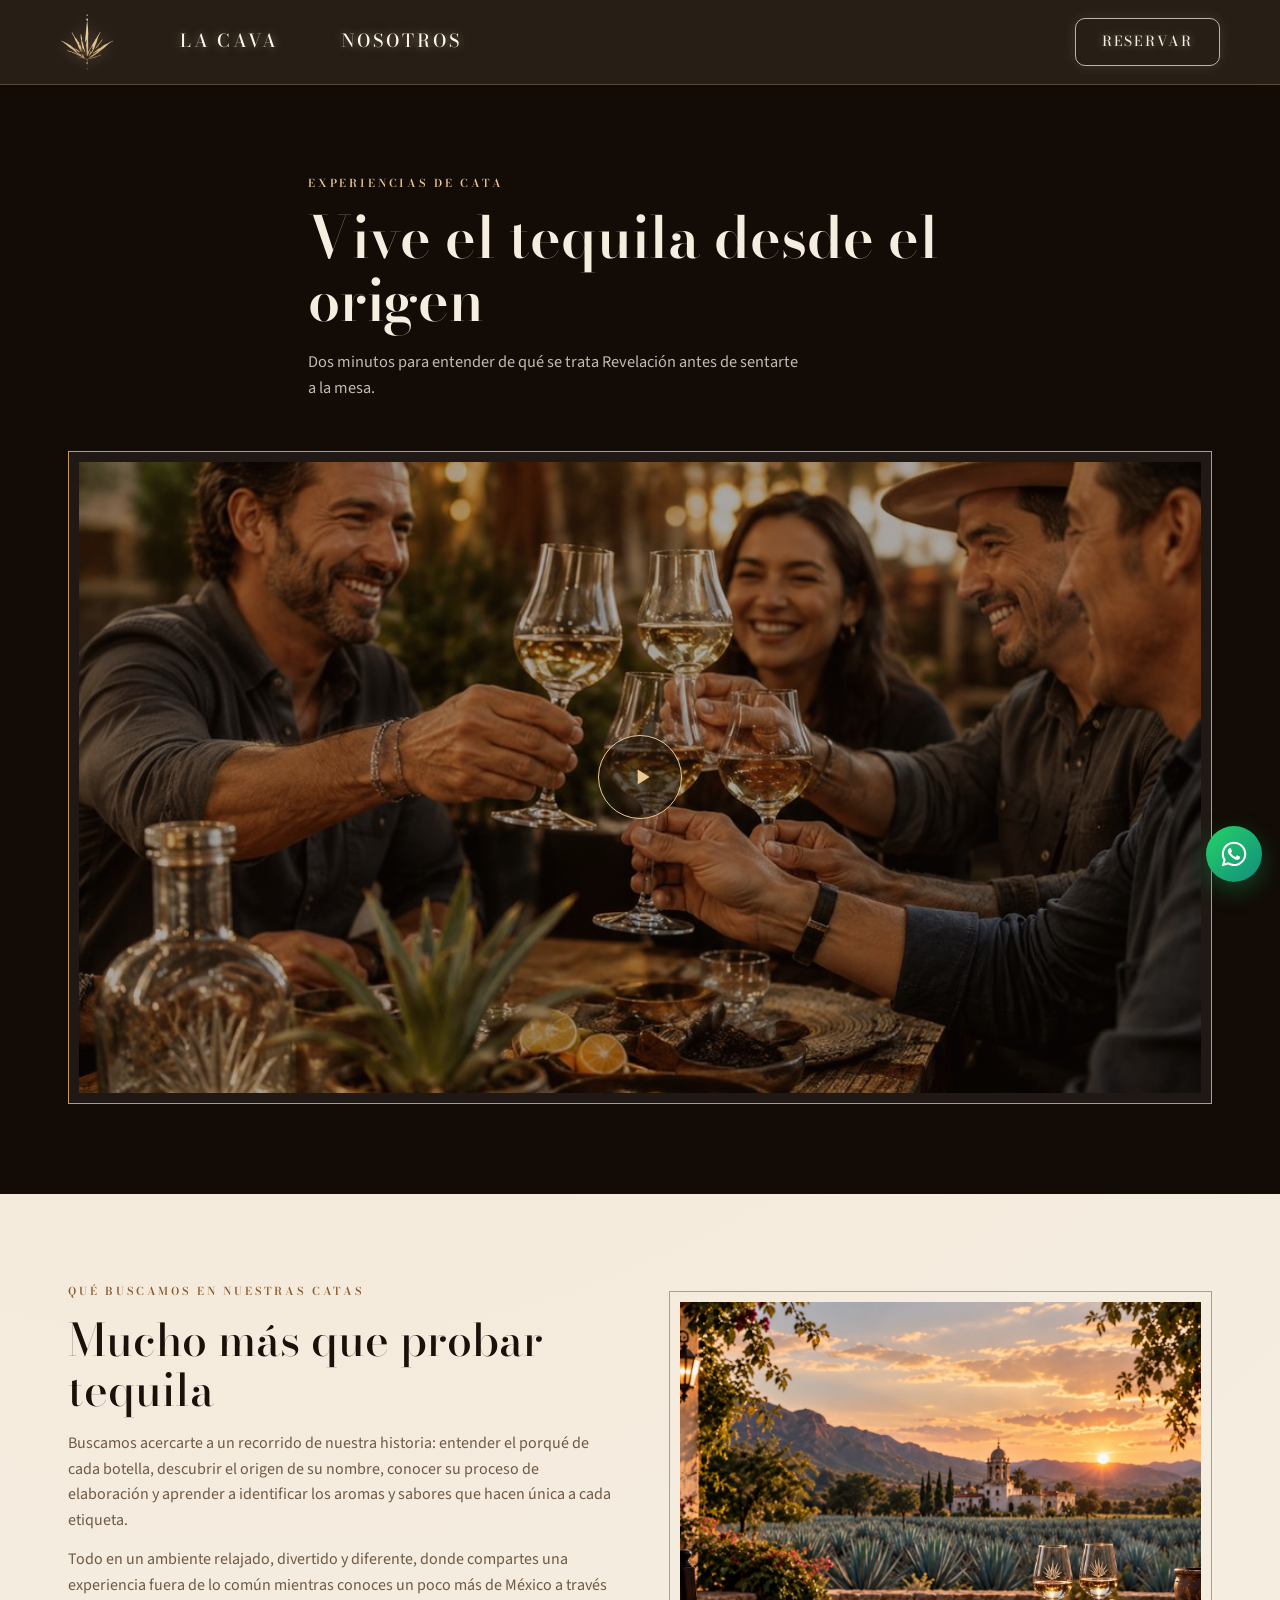
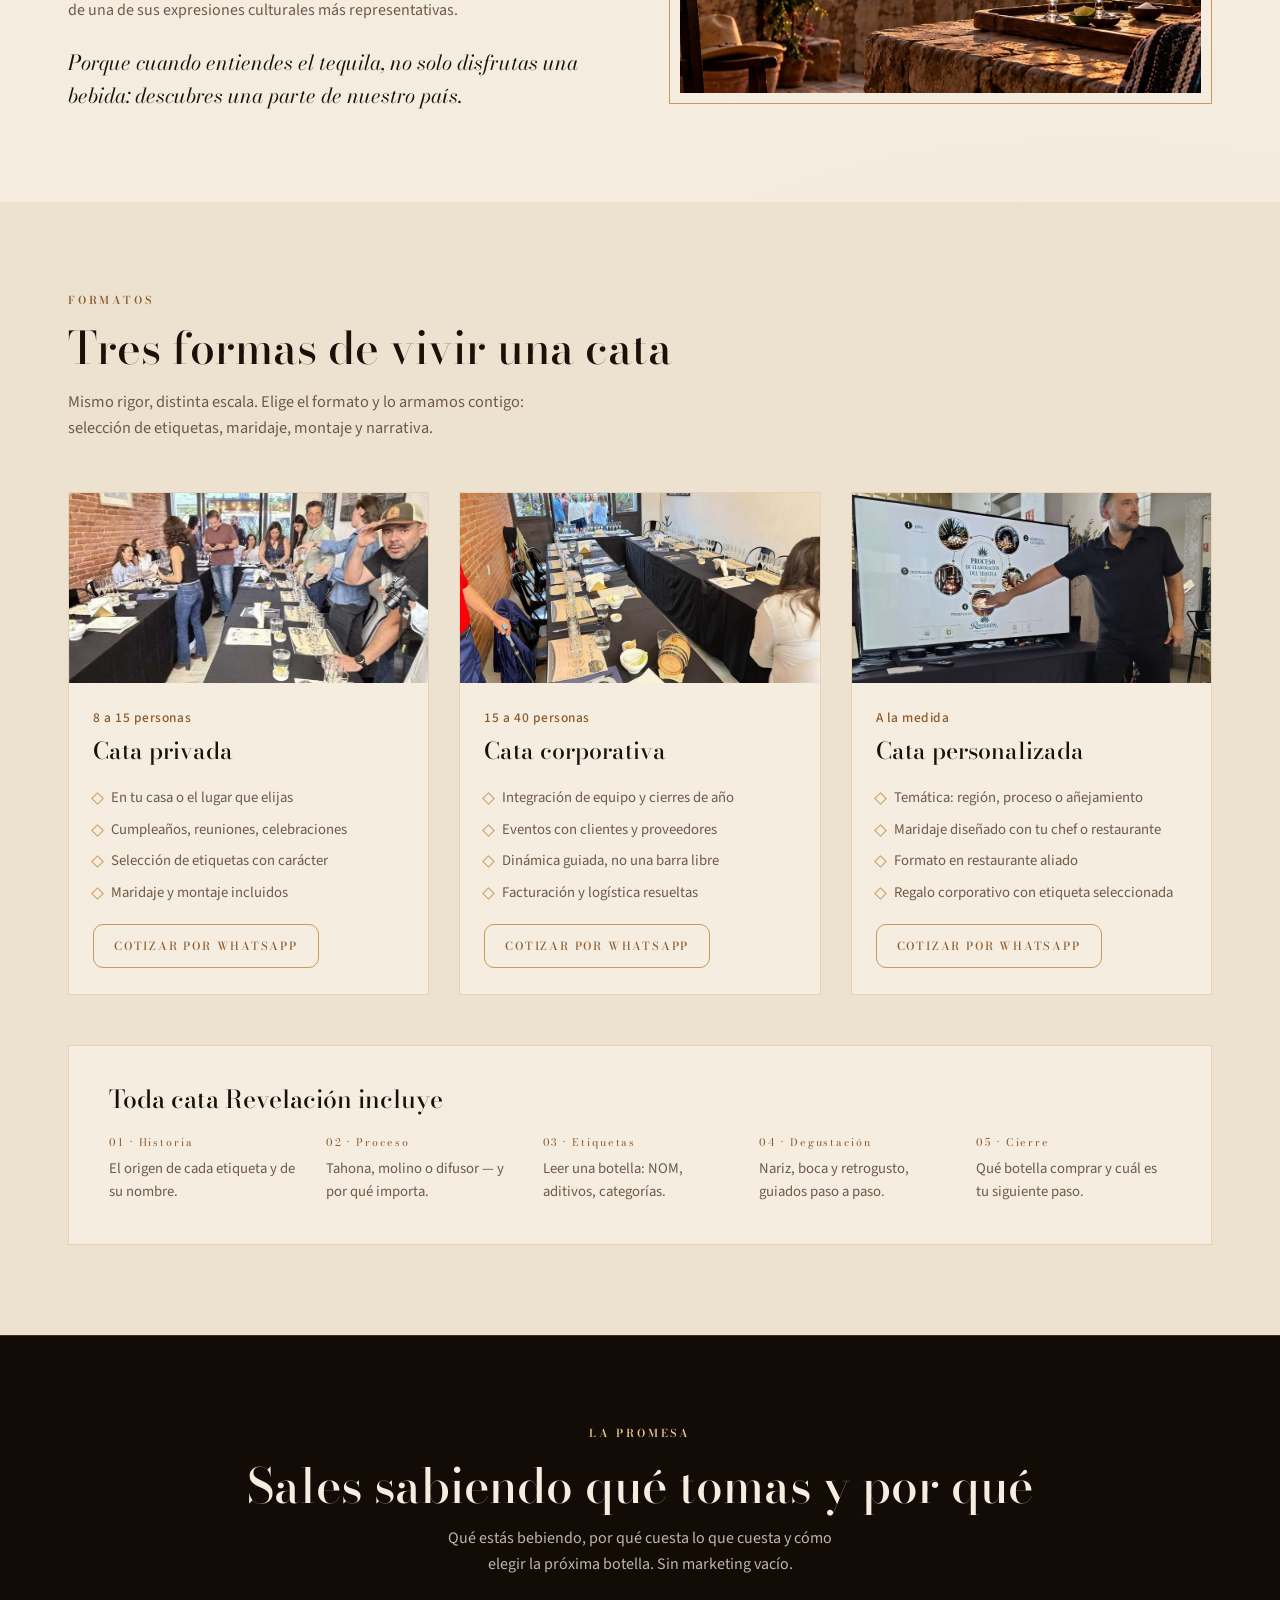
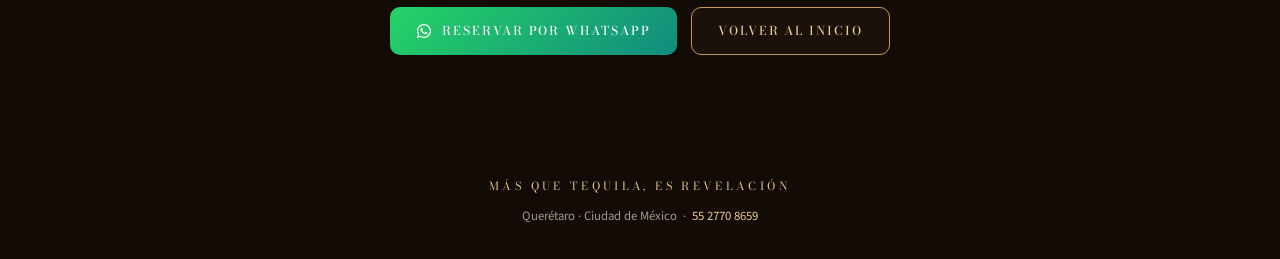
==== experiencias-cata.html @ a271e047 "Portada con bloque centrado y mas aire; paginas usan logo y miniatura nuevos" ====
<!DOCTYPE html>
<html lang="es-MX">
<head>
<meta charset="UTF-8">
<meta name="viewport" content="width=device-width, initial-scale=1.0">
<title>Catas y experiencias — Revelación</title>
<meta name="description" content="Catas de tequila privadas, corporativas y personalizadas. Historia, proceso, lectura de etiquetas y degustación guiada.">
<link rel="canonical" href="https://www.revelacion.mx/experiencias-cata.html">
<meta property="og:type" content="website">
<meta property="og:url" content="https://www.revelacion.mx/experiencias-cata.html">
<meta property="og:title" content="Catas y experiencias — Revelación">
<meta property="og:description" content="Catas privadas, corporativas y personalizadas: historia, proceso, lectura de etiquetas y degustación guiada.">
<meta property="og:image" content="https://www.revelacion.mx/images/og-revelacion-v2.jpg">
<meta property="og:image:width" content="1200">
<meta property="og:image:height" content="630">
<meta property="og:locale" content="es_MX">
<meta name="twitter:card" content="summary_large_image">
<meta name="twitter:title" content="Catas y experiencias — Revelación">
<meta name="twitter:description" content="Catas privadas, corporativas y personalizadas: historia, proceso, lectura de etiquetas y degustación guiada.">
<meta name="twitter:image" content="https://www.revelacion.mx/images/og-revelacion-v2.jpg">
<link rel="preconnect" href="https://fonts.googleapis.com">
<link rel="preconnect" href="https://fonts.gstatic.com" crossorigin>
<link href="https://fonts.googleapis.com/css2?family=Bodoni+Moda:ital,opsz,wght@0,6..96,400..800;1,6..96,400..800&family=Source+Sans+3:ital,wght@0,300..700;1,300..700&display=swap" rel="stylesheet">
<link rel="stylesheet" href="./estilo.css">
</head>
<body>

<header>
  <div class="nav">
    <a class="nav-home" href="index.html" aria-label="Inicio — Revelación"><img src="./images/agave-icono.svg" alt="" width="177" height="184"></a>
    <nav class="nav-links" aria-label="Principal">
      <a href="https://cavarevelacion.netlify.app/">La Cava</a>
      <a href="por-que-existimos.html">Nosotros</a>
    </nav>
    <a class="btn btn-outline btn-sm" href="https://wa.me/525527708659?text=Hola%2C%20quiero%20reservar%20una%20cata%20Revelaci%C3%B3n" target="_blank" rel="noopener">Reservar</a>
  </div>
</header>

<section class="band band-ink">
  <div class="wrap sec-head">
    <div class="eyebrow">Experiencias de cata</div>
    <h1 style="font-family:var(--serif);font-weight:600;line-height:1.1;font-size:clamp(2.2rem,4.6vw,3.6rem);color:var(--cream);margin:14px 0 16px">Vive el tequila desde el origen</h1>
    <p>Dos minutos para entender de qué se trata Revelación antes de sentarte a la mesa.</p>
  </div>
  <div class="wrap">
    <div class="video-block">
      <div class="video-poster" style="background-image:url(./images/experiencia_de_cata.jpg)" data-yt="U5RHwJNqFbA" role="button" tabindex="0" aria-label="Reproducir video">
        <span class="play"><svg viewBox="0 0 24 24"><path d="M8 5v14l11-7z"/></svg></span>
      </div>
    </div>
  </div>
</section>

<!-- ¿Qué buscamos? -->
<section class="band">
  <div class="wrap split">
    <div>
      <div class="eyebrow">Qué buscamos en nuestras catas</div>
      <h2>Mucho más que probar tequila</h2>
      <p style="margin-bottom:14px">Buscamos acercarte a un recorrido de nuestra historia: entender el porqué de cada botella, descubrir el origen de su nombre, conocer su proceso de elaboración y aprender a identificar los aromas y sabores que hacen única a cada etiqueta.</p>
      <p style="margin-bottom:14px">Todo en un ambiente relajado, divertido y diferente, donde compartes una experiencia fuera de lo común mientras conoces un poco más de México a través de una de sus expresiones culturales más representativas.</p>
      <p style="font-family:var(--serif);font-style:italic;font-size:1.3rem;color:var(--teal);margin-top:22px">Porque cuando entiendes el tequila, no solo disfrutas una bebida: descubres una parte de nuestro país.</p>
    </div>
    <div class="media"><div class="ph" style="background-image:url(./images/hero-terraza.jpg)"></div></div>
  </div>
</section>

<!-- Formatos -->
<section class="band band-alt">
  <div class="wrap">
    <div class="sec-head">
      <div class="eyebrow">Formatos</div>
      <h2>Tres formas de vivir una cata</h2>
      <p>Mismo rigor, distinta escala. Elige el formato y lo armamos contigo: selección de etiquetas, maridaje, montaje y narrativa.</p>
    </div>

    <div class="formatos">
      <article class="fcard">
        <div class="img" style="background-image:url(./images/cata-mesa-invitados.jpg)"></div>
        <div class="in">
          <span class="who">8 a 15 personas</span>
          <h3>Cata privada</h3>
          <ul>
            <li>En tu casa o el lugar que elijas</li>
            <li>Cumpleaños, reuniones, celebraciones</li>
            <li>Selección de etiquetas con carácter</li>
            <li>Maridaje y montaje incluidos</li>
          </ul>
          <div class="foot"><a class="btn btn-ghost btn-sm" href="https://wa.me/525527708659?text=Hola%2C%20quiero%20cotizar%20una%20cata%20privada" target="_blank" rel="noopener">Cotizar por WhatsApp</a></div>
        </div>
      </article>

      <article class="fcard">
        <div class="img" style="background-image:url(./images/cata-montaje-mesas.jpg)"></div>
        <div class="in">
          <span class="who">15 a 40 personas</span>
          <h3>Cata corporativa</h3>
          <ul>
            <li>Integración de equipo y cierres de año</li>
            <li>Eventos con clientes y proveedores</li>
            <li>Dinámica guiada, no una barra libre</li>
            <li>Facturación y logística resueltas</li>
          </ul>
          <div class="foot"><a class="btn btn-ghost btn-sm" href="https://wa.me/525527708659?text=Hola%2C%20quiero%20cotizar%20una%20cata%20corporativa" target="_blank" rel="noopener">Cotizar por WhatsApp</a></div>
        </div>
      </article>

      <article class="fcard">
        <div class="img" style="background-image:url(./images/cata-proceso-david.jpg)"></div>
        <div class="in">
          <span class="who">A la medida</span>
          <h3>Cata personalizada</h3>
          <ul>
            <li>Temática: región, proceso o añejamiento</li>
            <li>Maridaje diseñado con tu chef o restaurante</li>
            <li>Formato en restaurante aliado</li>
            <li>Regalo corporativo con etiqueta seleccionada</li>
          </ul>
          <div class="foot"><a class="btn btn-ghost btn-sm" href="https://wa.me/525527708659?text=Hola%2C%20quiero%20una%20cata%20personalizada" target="_blank" rel="noopener">Cotizar por WhatsApp</a></div>
        </div>
      </article>
    </div>

    <div class="incluye">
      <h3>Toda cata Revelación incluye</h3>
      <div class="inc-grid">
        <div class="inc-item"><span class="k">01 · Historia</span><p>El origen de cada etiqueta y de su nombre.</p></div>
        <div class="inc-item"><span class="k">02 · Proceso</span><p>Tahona, molino o difusor — y por qué importa.</p></div>
        <div class="inc-item"><span class="k">03 · Etiquetas</span><p>Leer una botella: NOM, aditivos, categorías.</p></div>
        <div class="inc-item"><span class="k">04 · Degustación</span><p>Nariz, boca y retrogusto, guiados paso a paso.</p></div>
        <div class="inc-item"><span class="k">05 · Cierre</span><p>Qué botella comprar y cuál es tu siguiente paso.</p></div>
      </div>
    </div>
  </div>
</section>

<!-- Promesa + CTA -->
<section class="band-ink" style="border-top:1px solid rgba(201,153,90,.25)">
  <div class="wrap cta-final">
    <div class="eyebrow">La promesa</div>
    <h2>Sales sabiendo qué tomas y por qué</h2>
    <p>Qué estás bebiendo, por qué cuesta lo que cuesta y cómo elegir la próxima botella. Sin marketing vacío.</p>
    <div class="row">
      <a class="btn btn-wsp" href="https://wa.me/525527708659?text=Hola%2C%20quiero%20reservar%20una%20cata" target="_blank" rel="noopener">
        <svg viewBox="0 0 448 512" fill="#fff" style="width:16px;height:16px"><path d="M380.9 97.1C339 55.1 283.2 32 223.9 32c-122.4 0-222 99.6-222 222 0 39.1 10.2 77.3 29.6 111L0 480l117.7-30.9c32.4 17.7 68.9 27 106.1 27h.1c122.3 0 224.1-99.6 224.1-222 0-59.3-25.2-115-67.1-157zm-157 341.6c-33.2 0-65.7-8.9-94-25.7l-6.7-4-69.8 18.3L72 359.6l-4.4-7c-18.5-29.4-28.2-63.3-28.2-98.2 0-101.7 82.8-184.5 184.6-184.5 49.3 0 95.6 19.2 130.4 54.1 34.8 34.9 56.2 81.2 56.1 130.5 0 101.8-84.9 184.6-186.6 184.6zm101.2-138.2c-5.5-2.8-32.8-16.2-37.9-18-5.1-1.9-8.8-2.8-12.5 2.8-3.7 5.6-14.3 18-17.6 21.8-3.2 3.7-6.5 4.2-12 1.4-32.6-16.3-54-29.1-75.5-66-5.7-9.8 5.7-9.1 16.3-30.3 1.8-3.7.9-6.9-.5-9.7-1.4-2.8-12.5-30.1-17.1-41.2-4.5-10.8-9.1-9.3-12.5-9.5-3.2-.2-6.9-.2-10.6-.2-3.7 0-9.7 1.4-14.8 6.9-5.1 5.6-19.4 19-19.4 46.3 0 27.3 19.9 53.7 22.6 57.4 2.8 3.7 39.1 59.7 94.8 83.8 35.2 15.2 49 16.5 66.6 13.9 10.7-1.6 32.8-13.4 37.4-26.4 4.6-13 4.6-24.1 3.2-26.4-1.3-2.5-5-3.9-10.5-6.6z"/></svg>
        Reservar por WhatsApp
      </a>
      <a class="btn btn-dark" href="index.html" style="border-color:var(--gold)">Volver al inicio</a>
    </div>
  </div>
</section>

<footer>
  <div class="wrap">
    <div class="lockup">Más que tequila, es Revelación</div>
    <div class="meta">Querétaro · Ciudad de México &nbsp;·&nbsp; <a href="https://wa.me/525527708659" target="_blank" rel="noopener">55 2770 8659</a></div>
  </div>
</footer>

<a class="wsp-float" href="https://wa.me/525527708659" target="_blank" rel="noopener" aria-label="WhatsApp">
  <svg viewBox="0 0 448 512"><path d="M380.9 97.1C339 55.1 283.2 32 223.9 32c-122.4 0-222 99.6-222 222 0 39.1 10.2 77.3 29.6 111L0 480l117.7-30.9c32.4 17.7 68.9 27 106.1 27h.1c122.3 0 224.1-99.6 224.1-222 0-59.3-25.2-115-67.1-157zm-157 341.6c-33.2 0-65.7-8.9-94-25.7l-6.7-4-69.8 18.3L72 359.6l-4.4-7c-18.5-29.4-28.2-63.3-28.2-98.2 0-101.7 82.8-184.5 184.6-184.5 49.3 0 95.6 19.2 130.4 54.1 34.8 34.9 56.2 81.2 56.1 130.5 0 101.8-84.9 184.6-186.6 184.6zm101.2-138.2c-5.5-2.8-32.8-16.2-37.9-18-5.1-1.9-8.8-2.8-12.5 2.8-3.7 5.6-14.3 18-17.6 21.8-3.2 3.7-6.5 4.2-12 1.4-32.6-16.3-54-29.1-75.5-66-5.7-9.8 5.7-9.1 16.3-30.3 1.8-3.7.9-6.9-.5-9.7-1.4-2.8-12.5-30.1-17.1-41.2-4.5-10.8-9.1-9.3-12.5-9.5-3.2-.2-6.9-.2-10.6-.2-3.7 0-9.7 1.4-14.8 6.9-5.1 5.6-19.4 19-19.4 46.3 0 27.3 19.9 53.7 22.6 57.4 2.8 3.7 39.1 59.7 94.8 83.8 35.2 15.2 49 16.5 66.6 13.9 10.7-1.6 32.8-13.4 37.4-26.4 4.6-13 4.6-24.1 3.2-26.4-1.3-2.5-5-3.9-10.5-6.6z"/></svg>
</a>

<script>
  var mb=document.getElementById('menuBtn'),mm=document.getElementById('mobile-menu');
  if(mb)mb.addEventListener('click',function(){mm.classList.toggle('open')});
  // Facade de YouTube: la miniatura carga ligera y el video se abre EN LA MISMA PÁGINA
  document.querySelectorAll('[data-yt]').forEach(function(el){
    el.addEventListener('click',function(){
      var id=el.getAttribute('data-yt');
      el.classList.add('playing');
      el.innerHTML='<iframe src="https://www.youtube-nocookie.com/embed/'+id+'?autoplay=1&rel=0&modestbranding=1" title="Video Revelación" allow="autoplay; encrypted-media; picture-in-picture" allowfullscreen></iframe>';
    });
  });
</script>
</body>
</html>
---- estilo.css ----
/* ============================================================
   Revelación — hoja de estilo compartida del portal
   Se usa en index.html, experiencias-cata.html, por-que-existimos.html
   Identidad 2026: espresso + oro + marfil, acento azul agave
   ============================================================ */
:root{
  /* Paleta institucional */
  --espresso:#1A110A; --espresso-2:#2A1A0F; --espresso-3:#120B06;
  --cream:#F5EDE0; --cream-2:#EDE2CF; --cream-3:#E2D3BA;
  --gold:#C9995A; --gold-lt:#E9C994; --gold-dk:#8A5A2B;
  --agave:#6199B0; --agave-lt:#8DB9CC; --agave-dk:#3F6F84;
  --muted:#6E5A46; --line:rgba(201,153,90,.32);
  /* Alias de la paleta anterior (los usan estilos en línea) */
  --ink:var(--espresso); --teal:var(--espresso); --teal-2:var(--espresso-2);
  /* Tipografía */
  --serif:'Bodoni Moda',Georgia,serif;
  --caps:'Bodoni Moda',Georgia,serif;
  --sans:'Source Sans 3',system-ui,sans-serif;
  --maxw:1240px;
}
*{margin:0;padding:0;box-sizing:border-box}
html{-webkit-text-size-adjust:100%}
body{
  background-color:var(--cream);
  background-image:
    radial-gradient(circle at 20% 10%, rgba(201,153,90,.07) 0, transparent 45%),
    radial-gradient(circle at 85% 80%, rgba(138,90,43,.06) 0, transparent 40%);
  color:var(--ink); font-family:var(--sans);
  line-height:1.6; overflow-x:hidden;
}
img{max-width:100%;display:block}
a{color:inherit;text-decoration:none}

.wrap{max-width:var(--maxw);margin:0 auto;padding:0 clamp(20px,5vw,48px)}
.eyebrow{font-family:var(--caps);font-weight:600;letter-spacing:.26em;text-transform:uppercase;font-size:.68rem;color:var(--gold-dk)}
h1,h2,h3,.serif{font-family:var(--serif);font-weight:500;line-height:1.12}
.sr-only{position:absolute;width:1px;height:1px;padding:0;margin:-1px;overflow:hidden;clip:rect(0,0,0,0);white-space:nowrap;border:0}

/* ---------- NAV ---------- */
header{position:sticky;top:0;z-index:100;background:rgba(26,17,10,.94);backdrop-filter:blur(10px);-webkit-backdrop-filter:blur(10px);border-bottom:1px solid rgba(233,201,148,.26)}
.nav{max-width:var(--maxw);margin:0 auto;padding:14px clamp(16px,4vw,40px);display:flex;align-items:center;gap:clamp(18px,5vw,64px)}
.nav-home{display:flex;align-items:center;min-height:44px;color:var(--gold-lt);flex:0 0 auto}
.nav-home img{width:auto;height:56px;display:block;filter:drop-shadow(0 0 8px rgba(233,201,148,.35))}
.nav-links{display:flex;gap:clamp(18px,4.5vw,64px);flex:1}
.nav-links a{font-family:var(--caps);font-size:1.12rem;font-weight:500;letter-spacing:.16em;text-transform:uppercase;color:#FFF8EE;padding:10px 2px;border-bottom:1px solid transparent;text-shadow:0 0 10px rgba(255,236,204,.45),0 0 24px rgba(233,201,148,.22);transition:.25s}
.nav-links a:hover,.nav-links a.on{color:var(--gold-lt);border-bottom-color:var(--gold)}

/* ---------- BOTONES ---------- */
.btn{display:inline-flex;align-items:center;justify-content:center;gap:10px;min-height:44px;font-family:var(--caps);font-size:.76rem;letter-spacing:.16em;text-transform:uppercase;font-weight:500;padding:13px 26px;border-radius:10px;transition:.25s;white-space:nowrap}
.btn svg{width:14px;height:14px;flex:none}
.btn-cream{background:var(--cream);color:var(--espresso);border:1px solid var(--gold-lt);box-shadow:0 6px 22px rgba(0,0,0,.35)}
.btn-cream:hover{background:#FFF8EC;transform:translateY(-2px)}
.btn-gold{background:linear-gradient(135deg,var(--gold-lt),var(--gold));color:var(--espresso);border:1px solid var(--gold-lt);box-shadow:0 4px 16px rgba(138,90,43,.28)}
.btn-gold:hover{transform:translateY(-2px);box-shadow:0 8px 22px rgba(138,90,43,.4)}
.btn-outline{background:transparent;color:var(--cream);border:1px solid rgba(245,237,224,.72)}
.btn-outline:hover{border-color:var(--gold-lt);color:var(--gold-lt)}
.btn-dark{background:var(--espresso);color:var(--gold-lt);border:1px solid var(--gold)}
.btn-dark:hover{background:var(--espresso-2);transform:translateY(-2px)}
.btn-ghost{background:transparent;color:var(--gold-dk);border:1px solid var(--gold)}
.btn-ghost:hover{background:rgba(201,153,90,.12)}
.btn-wsp{background:linear-gradient(135deg,#25D366,#128C7E);color:#fff;border:none}
.btn-wsp:hover{transform:translateY(-2px)}
.btn-sm{padding:10px 20px;font-size:.7rem}

/* ---------- HERO ---------- */
.hero{position:relative;display:flex;align-items:center;background-size:cover;background-position:center 60%}
.hero.tall{min-height:min(74vh,700px)}
.hero.short{min-height:min(42vh,380px)}
.hero-inner{max-width:var(--maxw);margin:0 auto;width:100%;padding:clamp(50px,8vw,100px) clamp(20px,5vw,48px)}
.hero .eyebrow{color:var(--gold-lt)}
.hero h1{font-size:clamp(2.4rem,6vw,4.6rem);color:var(--cream);margin:18px 0 6px;letter-spacing:-.005em;font-weight:500;text-shadow:0 3px 24px rgba(0,0,0,.5)}
.hero.short h1{font-size:clamp(2rem,4.6vw,3.4rem)}
.hero .bar{width:120px;height:2px;background:var(--gold);margin:14px 0 22px}
.hero p.lede{font-family:var(--serif);font-style:italic;font-weight:400;font-size:clamp(1.15rem,2.2vw,1.6rem);color:#F0E6D4;max-width:32ch;line-height:1.4;text-shadow:0 2px 14px rgba(0,0,0,.55);margin-top:18px}
.hero-cta{display:flex;gap:14px;flex-wrap:wrap;margin-top:32px}
.hero-divider{display:flex;align-items:center;gap:18px;margin-top:28px;max-width:720px}
.hero-divider .ln{flex:1;height:1px}
.hero-divider .ln.l{background:linear-gradient(90deg,transparent,var(--gold-lt))}
.hero-divider .ln.r{background:linear-gradient(90deg,var(--gold-lt),transparent)}
.hero-divider .txt{font-family:var(--serif);font-style:italic;font-weight:400;font-size:clamp(.78rem,1.5vw,.98rem);color:#F0E6D4;white-space:nowrap;text-shadow:0 2px 10px rgba(0,0,0,.5)}
@media(max-width:820px){
  .hero-divider{max-width:100%;flex-wrap:wrap;justify-content:center;text-align:center;gap:10px}
  .hero-divider .ln{display:none}
  .hero-divider .txt{white-space:normal}
}

/* ---------- PORTADA (index) ---------- */
.home header{position:fixed;left:0;right:0;top:0;background:linear-gradient(180deg,rgba(20,9,0,.62),rgba(20,9,0,.12));backdrop-filter:none;-webkit-backdrop-filter:none;border-bottom-color:rgba(245,237,224,.38);transition:background .3s}
.home header.scrolled{background:rgba(26,17,10,.95);backdrop-filter:blur(10px);-webkit-backdrop-filter:blur(10px);border-bottom-color:rgba(233,201,148,.26)}
.hero-home{height:100vh;height:100svh;min-height:0;box-sizing:border-box;flex-direction:column;align-items:stretch;justify-content:space-between;background:#140900 url(images/portada-revelacion.jpg) 70% 50%/cover no-repeat;overflow:hidden}
.hero-home::before{content:"";position:absolute;inset:0;background:linear-gradient(90deg,rgba(20,9,0,.95) 0%,rgba(20,9,0,.84) 26%,rgba(20,9,0,.4) 50%,rgba(20,9,0,0) 70%),linear-gradient(0deg,rgba(20,9,0,.8) 0%,rgba(20,9,0,0) 32%)}
.hero-home>*{position:relative}
.hero-home .hero-inner{padding:calc(76px + clamp(8px,3vh,40px)) clamp(20px,5vw,48px) 0}
header .nav>.btn-sm{font-size:.86rem;letter-spacing:.14em;padding:12px 26px;text-shadow:0 0 10px rgba(255,236,204,.4);box-shadow:0 0 14px rgba(233,201,148,.12)}
.hero-logo{display:block;width:min(560px,38vw,calc(25vh*2.92));height:auto;filter:drop-shadow(0 4px 24px rgba(0,0,0,.45))}
.hero-home .hero-title{font-family:var(--serif);font-weight:500;letter-spacing:0;font-variation-settings:'opsz' 28;font-size:clamp(1.7rem,min(4.2vw,6.4vh),3.75rem);line-height:1.06;color:#FFF8EE;margin-top:clamp(18px,4.5vh,60px);text-shadow:0 2px 18px rgba(0,0,0,.45)}
.hero-slogan{font-family:var(--serif);font-weight:400;font-variation-settings:'opsz' 24;font-size:clamp(1.1rem,min(2.2vw,3.4vh),1.95rem);line-height:1.25;color:var(--cream);margin-top:clamp(10px,2vh,24px)}
.hero-cta-home{margin-top:clamp(18px,3.8vh,46px)}
.btn-lg{min-height:56px;padding:14px 22px 14px 32px;font-size:.92rem;letter-spacing:.1em;gap:18px}
.btn .ico-copa{width:22px;height:22px}
.hero-note{font-family:var(--sans);font-size:1.02rem;color:rgba(245,237,224,.9);margin-top:clamp(8px,1.6vh,14px);letter-spacing:.02em}
.hero-band-wrap{width:100%;padding-bottom:clamp(14px,3vh,32px)}
.maestro-band{display:flex;align-items:center;gap:clamp(16px,2.6vw,40px);padding:clamp(16px,2vw,26px) clamp(20px,3vw,40px);border:1px solid rgba(201,153,90,.6);border-radius:14px;background:rgba(18,9,2,.74);backdrop-filter:blur(6px);-webkit-backdrop-filter:blur(6px)}
.maestro-band img{width:clamp(48px,5vw,74px);height:auto;flex:none}
.mb-title{font-family:var(--serif);font-weight:500;font-variation-settings:'opsz' 28;font-size:clamp(1.5rem,2.4vw,2.2rem);color:var(--cream);white-space:nowrap}
.mb-div{width:1px;align-self:stretch;background:var(--agave);margin:4px 0;flex:none}
.mb-text{flex:1;min-width:220px;font-family:var(--sans);font-size:1.06rem;color:rgba(245,237,224,.9);letter-spacing:.02em}
.btn-band{font-family:var(--sans);text-transform:none;font-size:1rem;letter-spacing:.02em;font-weight:500;padding:13px 24px;border-radius:12px;gap:14px}
.btn-band svg{width:18px;height:18px}
@media(max-width:820px){
  .hero-home{background-position:74% 0%;background-size:auto 72%;background-color:#140900}
  .hero-home::before{background:linear-gradient(180deg,rgba(20,9,0,.5) 0%,rgba(20,9,0,.34) 13%,rgba(20,9,0,.8) 30%,rgba(20,9,0,.93) 48%,#140900 66%)}
  .hero-home .hero-inner{padding:calc(60px + 2vh) 20px 0;margin-top:auto}
  .hero-cta-home .btn{width:100%;justify-content:space-between}
  .maestro-band{flex-wrap:wrap;gap:12px 16px}
  .mb-div{display:none}
  .mb-text{flex:1 1 100%;font-size:1rem}
  .btn-band{flex:1 1 100%}
  .home .wsp-float{display:none}
  .home .hero-band-wrap{padding-bottom:12px}
}

/* ---------- TARJETAS DE ACCESO ---------- */
.quick{padding:clamp(28px,4vw,46px) 0 clamp(30px,4vw,50px)}
.quick-grid{display:grid;grid-template-columns:repeat(4,1fr);gap:clamp(14px,2vw,26px)}
.qcard{position:relative;background:var(--cream-2);border:1px solid var(--gold);padding:12px;transition:transform .3s,box-shadow .3s}
.qcard::after{content:"";position:absolute;inset:5px;border:1px solid rgba(201,153,90,.4);pointer-events:none}
.qcard:hover{transform:translateY(-4px);box-shadow:0 14px 34px rgba(60,36,16,.22)}
.qcard .ph{height:clamp(110px,13vw,160px);background-size:cover;background-position:center}
.qcard .lbl{text-align:center;padding:12px 6px 6px;font-family:var(--serif);font-size:clamp(1rem,1.5vw,1.3rem);font-weight:500;color:var(--ink)}
.qcard .dash{width:34px;height:2px;background:var(--gold);margin:0 auto 10px}
.qcard .sub{text-align:center;padding:0 14px 16px;font-family:var(--sans);font-size:.84rem;line-height:1.4;color:var(--muted);min-height:2.8em}

/* ---------- SECCIONES ---------- */
section.band{padding:clamp(54px,7vw,96px) 0}
.band-dark{background:var(--espresso);color:var(--cream)}
.band-ink{background:var(--espresso-3);color:var(--cream)}
.band-alt{background:var(--cream-2)}
.sec-head{max-width:760px;margin-bottom:clamp(30px,4vw,50px)}
.sec-head h2{font-size:clamp(1.8rem,3.8vw,2.8rem);margin:14px 0 16px}
.sec-head p{font-size:1.02rem;color:var(--muted);max-width:62ch}
.band-dark .sec-head p,.band-ink .sec-head p{color:rgba(245,237,224,.78)}
.band-dark .eyebrow,.band-ink .eyebrow{color:var(--gold-lt)}
.band-dark .sec-head h2,.band-ink .sec-head h2{color:var(--cream)}

.tesis{display:grid;grid-template-columns:1.15fr .85fr;gap:clamp(30px,5vw,70px);align-items:center}
.tesis blockquote{font-family:var(--serif);font-style:italic;font-weight:400;font-size:clamp(1.4rem,2.7vw,2rem);line-height:1.34;color:var(--espresso)}
.tesis blockquote em{color:var(--gold-dk);font-style:italic}
.tesis .body{margin-top:20px;color:var(--muted);font-size:1rem}
.facts{border-top:1px solid var(--line)}
.fact{display:flex;gap:18px;padding:16px 4px;border-bottom:1px solid var(--line);align-items:baseline}
.fact .n{font-family:var(--caps);font-size:.72rem;color:var(--gold-dk);letter-spacing:.16em;flex:0 0 34px}
.fact strong{font-family:var(--serif);font-size:1.2rem;font-weight:500;display:block;color:var(--espresso)}
.fact span{font-size:.88rem;color:var(--muted)}

/* formatos */
.formatos{display:grid;grid-template-columns:repeat(3,1fr);gap:clamp(18px,2.4vw,30px)}
.fcard{background:var(--cream);border:1px solid var(--line);display:flex;flex-direction:column;overflow:hidden;transition:.3s}
.fcard:hover{transform:translateY(-4px);box-shadow:0 18px 40px rgba(60,36,16,.2);border-color:var(--gold)}
.fcard .img{height:190px;background-size:cover;background-position:center}
.fcard .in{padding:24px 24px 26px;display:flex;flex-direction:column;flex:1}
.fcard h3{font-size:1.45rem;margin:10px 0 8px;color:var(--espresso)}
.fcard .who{font-size:.84rem;color:var(--gold-dk);font-weight:500;letter-spacing:.04em}
.fcard ul{list-style:none;margin:14px 0 20px;display:grid;gap:8px}
.fcard li{position:relative;padding-left:18px;font-size:.92rem;color:var(--muted)}
.fcard li::before{content:"";position:absolute;left:0;top:.55em;width:7px;height:7px;border:1px solid var(--gold);transform:rotate(45deg)}
.fcard .foot{margin-top:auto}

.incluye{margin-top:clamp(32px,4vw,50px);border:1px solid var(--line);background:var(--cream);padding:clamp(26px,3.4vw,40px)}
.incluye h3{font-size:1.55rem;color:var(--espresso);margin-bottom:20px}
.inc-grid{display:grid;grid-template-columns:repeat(5,1fr);gap:22px}
.inc-item .k{font-family:var(--caps);font-size:.66rem;letter-spacing:.18em;color:var(--gold-dk);display:block;margin-bottom:6px}
.inc-item p{font-size:.92rem;color:var(--muted)}

/* video */
.video-block{border:1px solid var(--gold);padding:10px;background:rgba(245,237,224,.06)}
.video-poster{position:relative;aspect-ratio:16/9;background-size:cover;background-position:center;background-color:#000;display:flex;align-items:center;justify-content:center;cursor:pointer}
.video-poster::after{content:"";position:absolute;inset:0;background:rgba(18,11,6,.35);transition:.3s}
.video-poster:hover::after{background:rgba(18,11,6,.18)}
.video-poster.playing::after{display:none}
.video-poster iframe{position:absolute;inset:0;width:100%;height:100%;border:0}
.play{position:relative;z-index:2;width:84px;height:84px;border-radius:50%;border:1px solid var(--gold-lt);background:rgba(26,17,10,.55);display:flex;align-items:center;justify-content:center;transition:.3s}
.play:hover{background:var(--gold);transform:scale(1.06)}
.play svg{width:26px;height:26px;fill:var(--gold-lt);margin-left:4px}
.play:hover svg{fill:var(--espresso)}

.split{display:grid;grid-template-columns:1fr 1fr;gap:clamp(28px,4.5vw,64px);align-items:center}
.split .media{border:1px solid var(--gold);padding:10px}
.split .media .ph{aspect-ratio:4/3;background-size:cover;background-position:center}
.split h2{font-size:clamp(1.8rem,3.8vw,2.8rem);margin:14px 0 16px;color:var(--espresso)}
.split p{color:var(--muted)}
.band-dark .split h2{color:var(--cream)}
.band-dark .split p{color:rgba(245,237,224,.8)}

.ia-glow{color:var(--agave-lt);text-shadow:0 0 10px rgba(97,153,176,.55),0 0 22px rgba(97,153,176,.25)}

/* CTA final */
.cta-final{text-align:center;padding:clamp(56px,7vw,96px) 0}
.cta-final h2{font-size:clamp(1.9rem,4.2vw,3rem);color:var(--cream);margin:16px 0 14px}
.cta-final p{color:rgba(245,237,224,.76);max-width:52ch;margin:0 auto 30px}
.cta-final .row{display:flex;gap:14px;justify-content:center;flex-wrap:wrap}

footer{background:var(--espresso-3);color:rgba(245,237,224,.62);padding:32px 0;text-align:center}
footer .lockup{font-family:var(--caps);font-size:.7rem;letter-spacing:.3em;text-transform:uppercase;color:var(--gold-lt)}
footer .meta{font-size:.8rem;margin-top:12px}
footer a{color:var(--gold-lt)}

.wsp-float{position:fixed;right:18px;bottom:18px;z-index:90;width:56px;height:56px;border-radius:50%;background:linear-gradient(135deg,#25D366,#128C7E);display:flex;align-items:center;justify-content:center;box-shadow:0 8px 24px rgba(18,140,74,.45)}
.wsp-float svg{width:28px;height:28px;fill:#fff}

/* ---------- RESPONSIVE ---------- */
@media(max-width:1000px){
  .quick-grid{grid-template-columns:repeat(2,1fr)}
  .formatos{grid-template-columns:1fr}
  .inc-grid{grid-template-columns:repeat(2,1fr)}
  .tesis,.split{grid-template-columns:1fr}
  .split .media{order:-1}
}
@media(max-width:820px){
  .nav{padding:6px 16px;gap:16px}
  .nav-home img{width:auto;height:42px}
  .nav-links{gap:18px}
  .nav-links a{font-size:.78rem;letter-spacing:.12em}
  header .nav>.btn-sm{padding:9px 14px;font-size:.68rem;letter-spacing:.1em}
  .hero.tall{min-height:auto}
  .hero-inner{padding:64px 20px 56px}
  .hero p.lede{max-width:100%}
  .hero-cta .btn{flex:1 1 100%}
}
@media(max-width:560px){
  .quick-grid{gap:12px}
  .inc-grid{grid-template-columns:1fr}
  .btn{padding:14px 20px}
}
@media(max-width:360px){
  .nav-links{gap:12px}
  .nav-links a{letter-spacing:.08em}
}
@media(prefers-reduced-motion:reduce){*{transition:none!important}}
@media(max-width:820px){ .founders-grid{grid-template-columns:1fr!important} }

/* ---------- PORTADA · CELULAR ---------- */
.nav-home img.nav-wordmark,header .btn .ico-arrow{display:none}
@media(max-width:820px){
  .home .nav{display:grid;grid-template-columns:1fr auto;grid-template-areas:"home cta" "links links";align-items:center;gap:6px 12px;padding:12px 18px 0}
  .home .nav-home{grid-area:home;gap:8px;min-height:40px;min-width:0}
  .home .nav-home img{width:auto;height:38px;flex:none}
  .home .nav-home img.nav-wordmark{display:block;flex:1 1 auto;min-width:0;width:100%;height:auto;max-width:230px;filter:drop-shadow(0 2px 10px rgba(0,0,0,.55))}
  .home header .nav>.btn-sm{grid-area:cta;border-radius:999px;padding:8px 12px 8px 14px;font-size:.62rem;letter-spacing:.12em;gap:6px;background:rgba(20,9,0,.35)}
  .home header .btn .ico-arrow{display:block;width:15px;height:15px}
  .home .nav-links{grid-area:links;gap:24px;padding:2px 0 0;border-top:1px solid rgba(233,201,148,.22);margin-top:2px}
  .home .nav-links a{font-size:.72rem;letter-spacing:.2em;padding:9px 0}
  .home header{border-bottom:0;background:linear-gradient(180deg,rgba(20,9,0,.78) 0%,rgba(20,9,0,.45) 70%,rgba(20,9,0,0) 100%)}
  .home .hero-home{background-size:auto 66%;background-position:68% 0}
  .home .hero-home::before{background:linear-gradient(180deg,rgba(20,9,0,.35) 0%,rgba(20,9,0,0) 20%,rgba(20,9,0,0) 34%,rgba(20,9,0,.75) 52%,#140900 66%)}
  .home .hero-logo{display:none}
  .home .hero-note{font-size:.88rem;margin-top:10px;color:rgba(245,237,224,.82)}
  .home .hero-home .hero-inner{padding:0 22px}
  .home .hero-home .hero-title{font-size:clamp(2.1rem,min(10.4vw,5.6svh),2.9rem);line-height:1.04;margin-top:0}
  .home .hero-slogan{font-size:clamp(1.05rem,min(4.9vw,2.6svh),1.3rem);margin-top:clamp(8px,1.4svh,14px)}
  .home .hero-cta-home{margin-top:clamp(14px,2.6svh,26px)}
  .home .btn-lg{min-height:52px}
  .home .hero-band-wrap{padding:clamp(12px,2.2svh,22px) 22px clamp(12px,2.4svh,24px)}
  .home .maestro-band{display:grid;grid-template-columns:1fr 44px;grid-template-areas:"tit btn" "txt btn";gap:2px 14px;padding:13px 14px 13px 18px;border-radius:14px;border-color:rgba(201,153,90,.42);background:rgba(18,9,2,.6);position:relative;overflow:hidden}
  .home .maestro-band::after{content:"";position:absolute;right:18px;bottom:-24px;width:150px;height:116px;background:url(images/agave-icono.svg) center/contain no-repeat;opacity:.18;pointer-events:none}
  .home .maestro-band img{display:none}
  .home .mb-title{grid-area:tit;font-size:1.22rem;line-height:1.1}
  .home .mb-text{grid-area:txt;min-width:0;font-size:.82rem;line-height:1.35;color:rgba(245,237,224,.78)}
  .home .btn-band{grid-area:btn;width:44px;height:44px;min-height:0;padding:0;border-radius:50%;font-size:0;gap:0;justify-content:center;position:relative;z-index:1}
  .home .btn-band svg{width:18px;height:18px}
}
@media(min-width:821px){
  .home .hero-band-wrap{display:flex}
  .home .maestro-band{display:grid;grid-template-columns:60px 1fr 52px;grid-template-areas:"ico tit btn" "ico txt btn";gap:4px 20px;align-items:center;width:min(560px,100%);padding:18px 20px 18px 22px;border-radius:16px;border-color:rgba(201,153,90,.45);background:rgba(18,9,2,.62);position:relative;overflow:hidden}
  .home .maestro-band::after{content:"";position:absolute;right:28px;bottom:-30px;width:210px;height:162px;background:url(images/agave-icono.svg) center/contain no-repeat;opacity:.2;pointer-events:none}
  .home .maestro-band img{grid-area:ico;width:60px}
  .home .mb-div{display:none}
  .home .mb-title{grid-area:tit;font-size:1.6rem;line-height:1.1}
  .home .mb-text{grid-area:txt;min-width:0;font-size:.98rem;line-height:1.4;color:rgba(245,237,224,.8)}
  .home .btn-band{grid-area:btn;width:52px;height:52px;min-height:0;padding:0;border-radius:50%;font-size:0;gap:0;justify-content:center;position:relative;z-index:1}
  .home .btn-band svg{width:20px;height:20px}
}
@media(min-width:821px){
  /* propuesta: menos agaves, escala menor, más aire */
  .home .nav-home{display:none}
  .home .hero-home .hero-inner{padding-top:calc(76px + clamp(22px,6.5vh,96px))}
  .home .hero-logo{width:min(430px,29vw,calc(22vh*2.92))}
  .home .hero-home .hero-title{font-size:clamp(1.45rem,min(2.75vw,4.4vh),2.55rem);line-height:1.14;margin-top:clamp(30px,7vh,84px)}
  .home .hero-slogan{font-size:clamp(1rem,min(1.5vw,2.4vh),1.35rem);margin-top:clamp(14px,2.6vh,30px)}
  .home .hero-cta-home{margin-top:clamp(30px,6vh,72px)}
  .home .btn-lg{min-height:50px;padding:12px 20px 12px 28px;font-size:.84rem}
  .home .hero-note{font-size:.92rem;color:rgba(245,237,224,.78);margin-top:clamp(12px,2vh,22px)}
  .home .hero-band-wrap{padding-bottom:clamp(22px,5vh,56px)}
  .home .maestro-band{grid-template-columns:1fr 50px;grid-template-areas:"tit btn" "txt btn";width:min(500px,100%);padding:16px 18px 16px 24px}
  .home .maestro-band img{display:none}
  .home .maestro-band::after{right:-46px;bottom:-40px;width:200px;height:154px;opacity:.18}
  .home .mb-title{font-size:1.38rem}
  .home .mb-text{font-size:.9rem;white-space:nowrap}
  .home .btn-band{width:50px;height:50px}
}
@media(min-width:821px){
  /* bloque centrado: contenido + Maestro juntos */
  .home .hero-home{justify-content:center;padding-top:76px}
  .home .hero-home .hero-inner{padding-top:0}
  .home .hero-band-wrap{padding-top:clamp(36px,7vh,80px);padding-bottom:0}
}
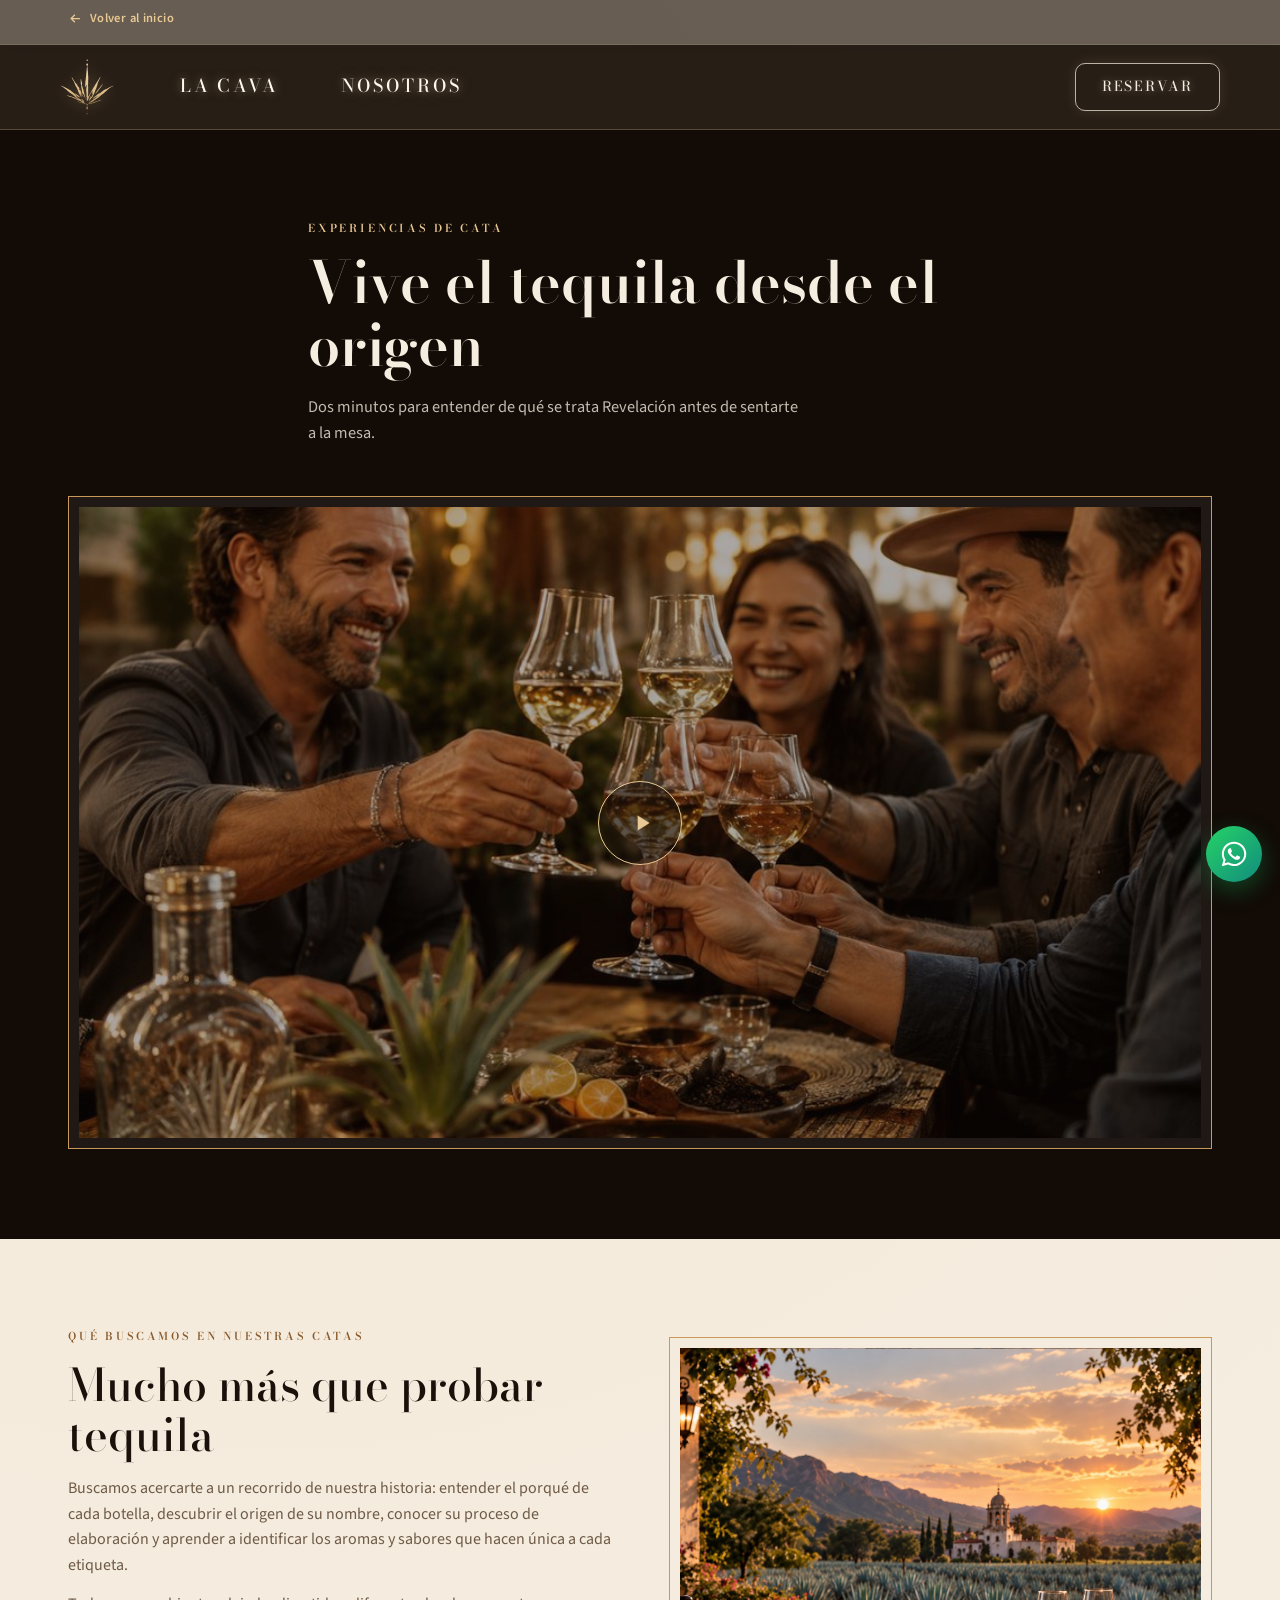
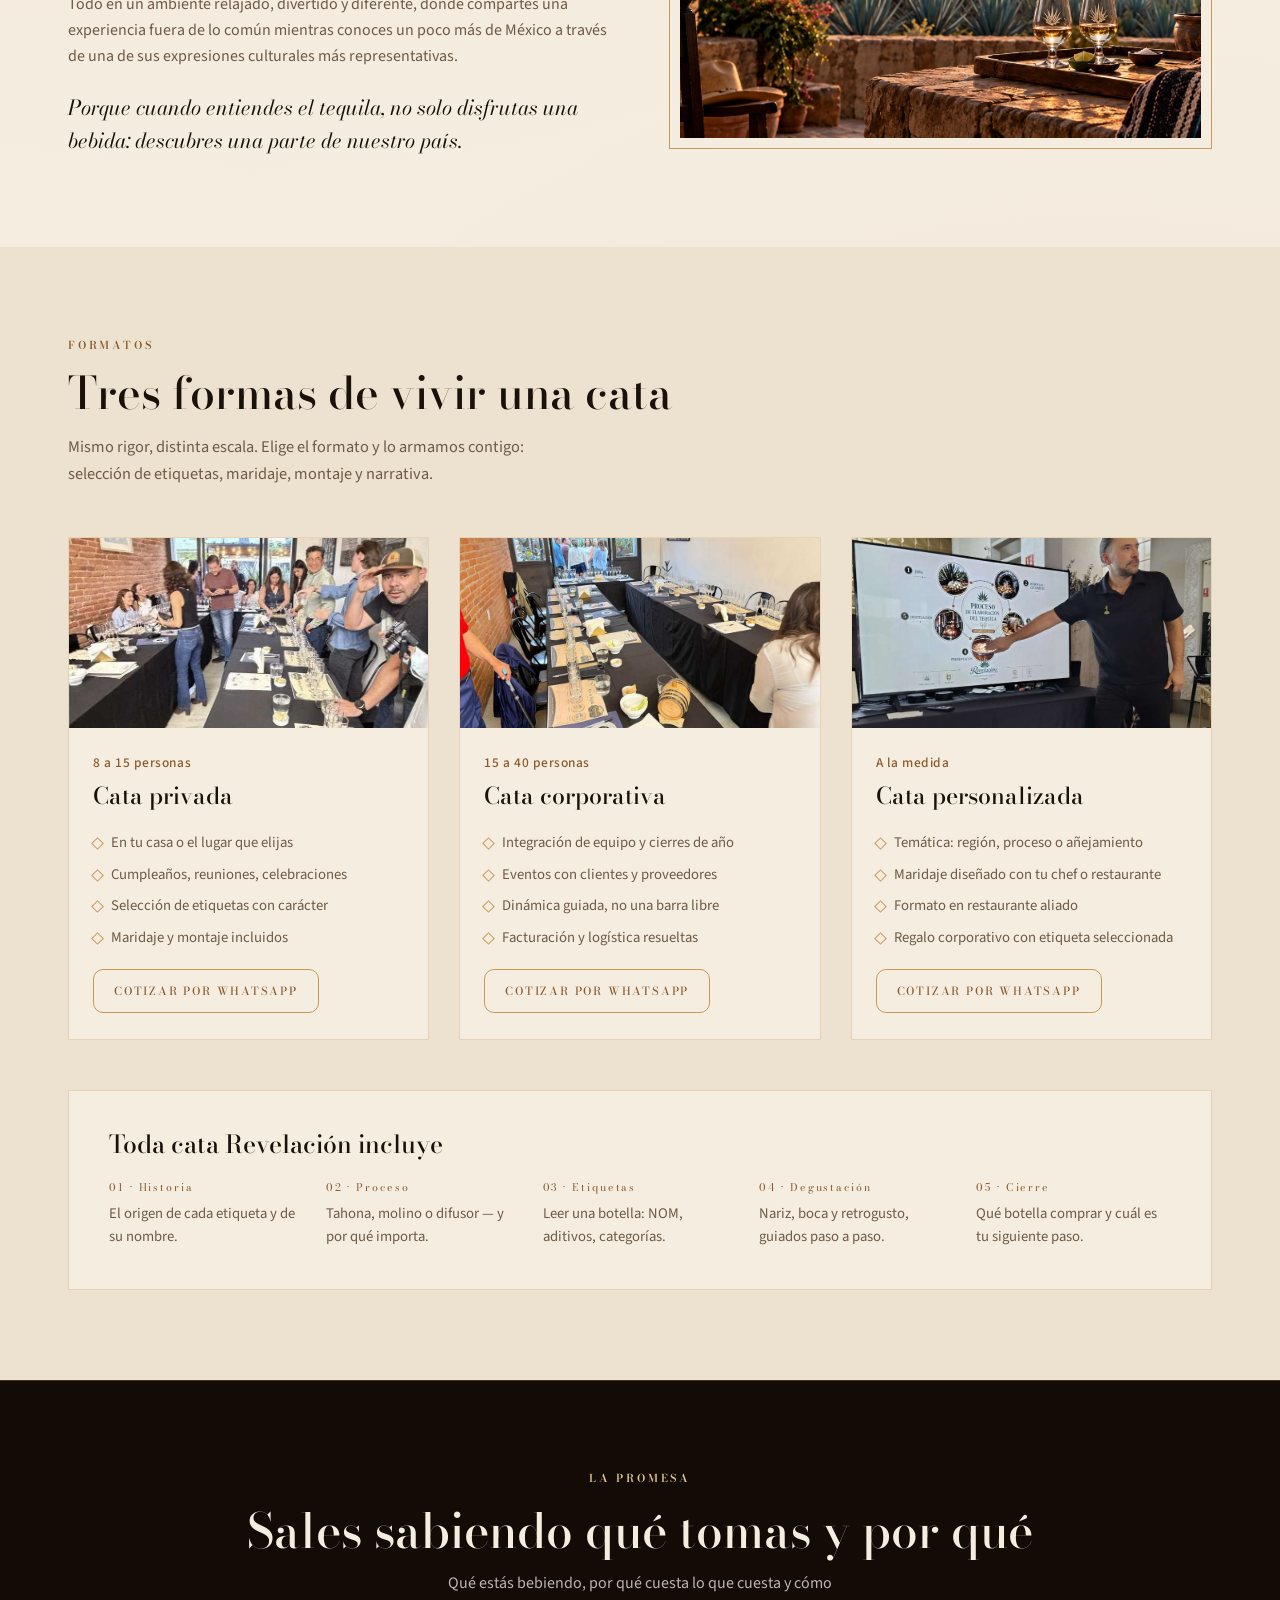
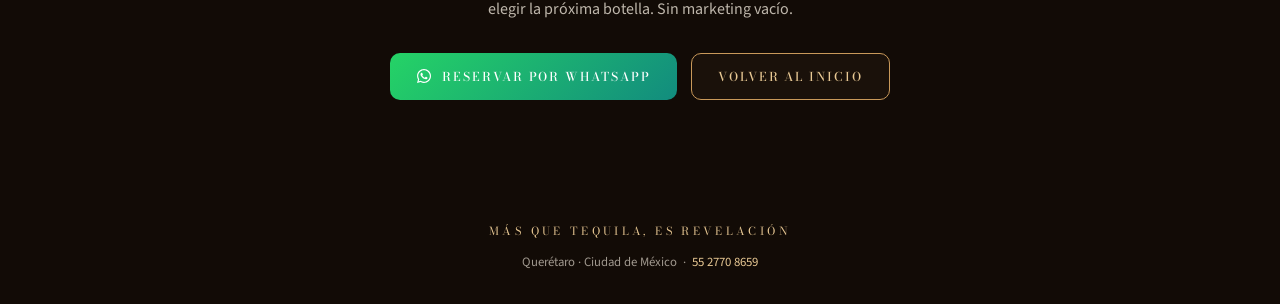
==== commit a7416f1e: "Boton Volver al inicio arriba en Catas y Nosotros" ====
--- a/experiencias-cata.html
+++ b/experiencias-cata.html
@@ -25,6 +25,8 @@
 </head>
 <body>
 
+<div class="back-strip"><div class="wrap"><a class="back-btn" href="index.html"><svg viewBox="0 0 24 24" fill="none" stroke="currentColor" stroke-width="2" aria-hidden="true"><path d="M19 12H5M11 18l-6-6 6-6"/></svg>Volver al inicio</a></div></div>
+
 <header>
   <div class="nav">
     <a class="nav-home" href="index.html" aria-label="Inicio — Revelación"><img src="./images/agave-icono.svg" alt="" width="177" height="184"></a>
@@ -44,7 +46,7 @@
   </div>
   <div class="wrap">
     <div class="video-block">
-      <div class="video-poster" style="background-image:url(./images/experiencia_de_cata.jpg)" data-yt="U5RHwJNqFbA" role="button" tabindex="0" aria-label="Reproducir video">
+      <div class="video-poster" style="background-image:url(./images/experiencia_de_cata.jpg)" data-yt="zvZA4x-I6lY" role="button" tabindex="0" aria-label="Reproducir video">
         <span class="play"><svg viewBox="0 0 24 24"><path d="M8 5v14l11-7z"/></svg></span>
       </div>
     </div>
--- a/estilo.css
+++ b/estilo.css
@@ -37,7 +37,7 @@
 .sr-only{position:absolute;width:1px;height:1px;padding:0;margin:-1px;overflow:hidden;clip:rect(0,0,0,0);white-space:nowrap;border:0}
 
 /* ---------- NAV ---------- */
-header{position:sticky;top:0;z-index:100;background:rgba(26,17,10,.94);backdrop-filter:blur(10px);-webkit-backdrop-filter:blur(10px);border-bottom:1px solid rgba(233,201,148,.26)}
+.back-strip{background:rgba(20,9,0,.62);border-bottom:1px solid rgba(233,201,148,.14)}.back-strip .wrap{padding-top:9px;padding-bottom:9px}.back-btn{display:inline-flex;align-items:center;gap:7px;color:var(--gold-lt);text-decoration:none;font-size:.78rem;font-weight:600;letter-spacing:.03em}.back-btn svg{width:15px;height:15px;flex:none}.back-btn:hover{color:var(--gold)}header{position:sticky;top:0;z-index:100;background:rgba(26,17,10,.94);backdrop-filter:blur(10px);-webkit-backdrop-filter:blur(10px);border-bottom:1px solid rgba(233,201,148,.26)}
 .nav{max-width:var(--maxw);margin:0 auto;padding:14px clamp(16px,4vw,40px);display:flex;align-items:center;gap:clamp(18px,5vw,64px)}
 .nav-home{display:flex;align-items:center;min-height:44px;color:var(--gold-lt);flex:0 0 auto}
 .nav-home img{width:auto;height:56px;display:block;filter:drop-shadow(0 0 8px rgba(233,201,148,.35))}
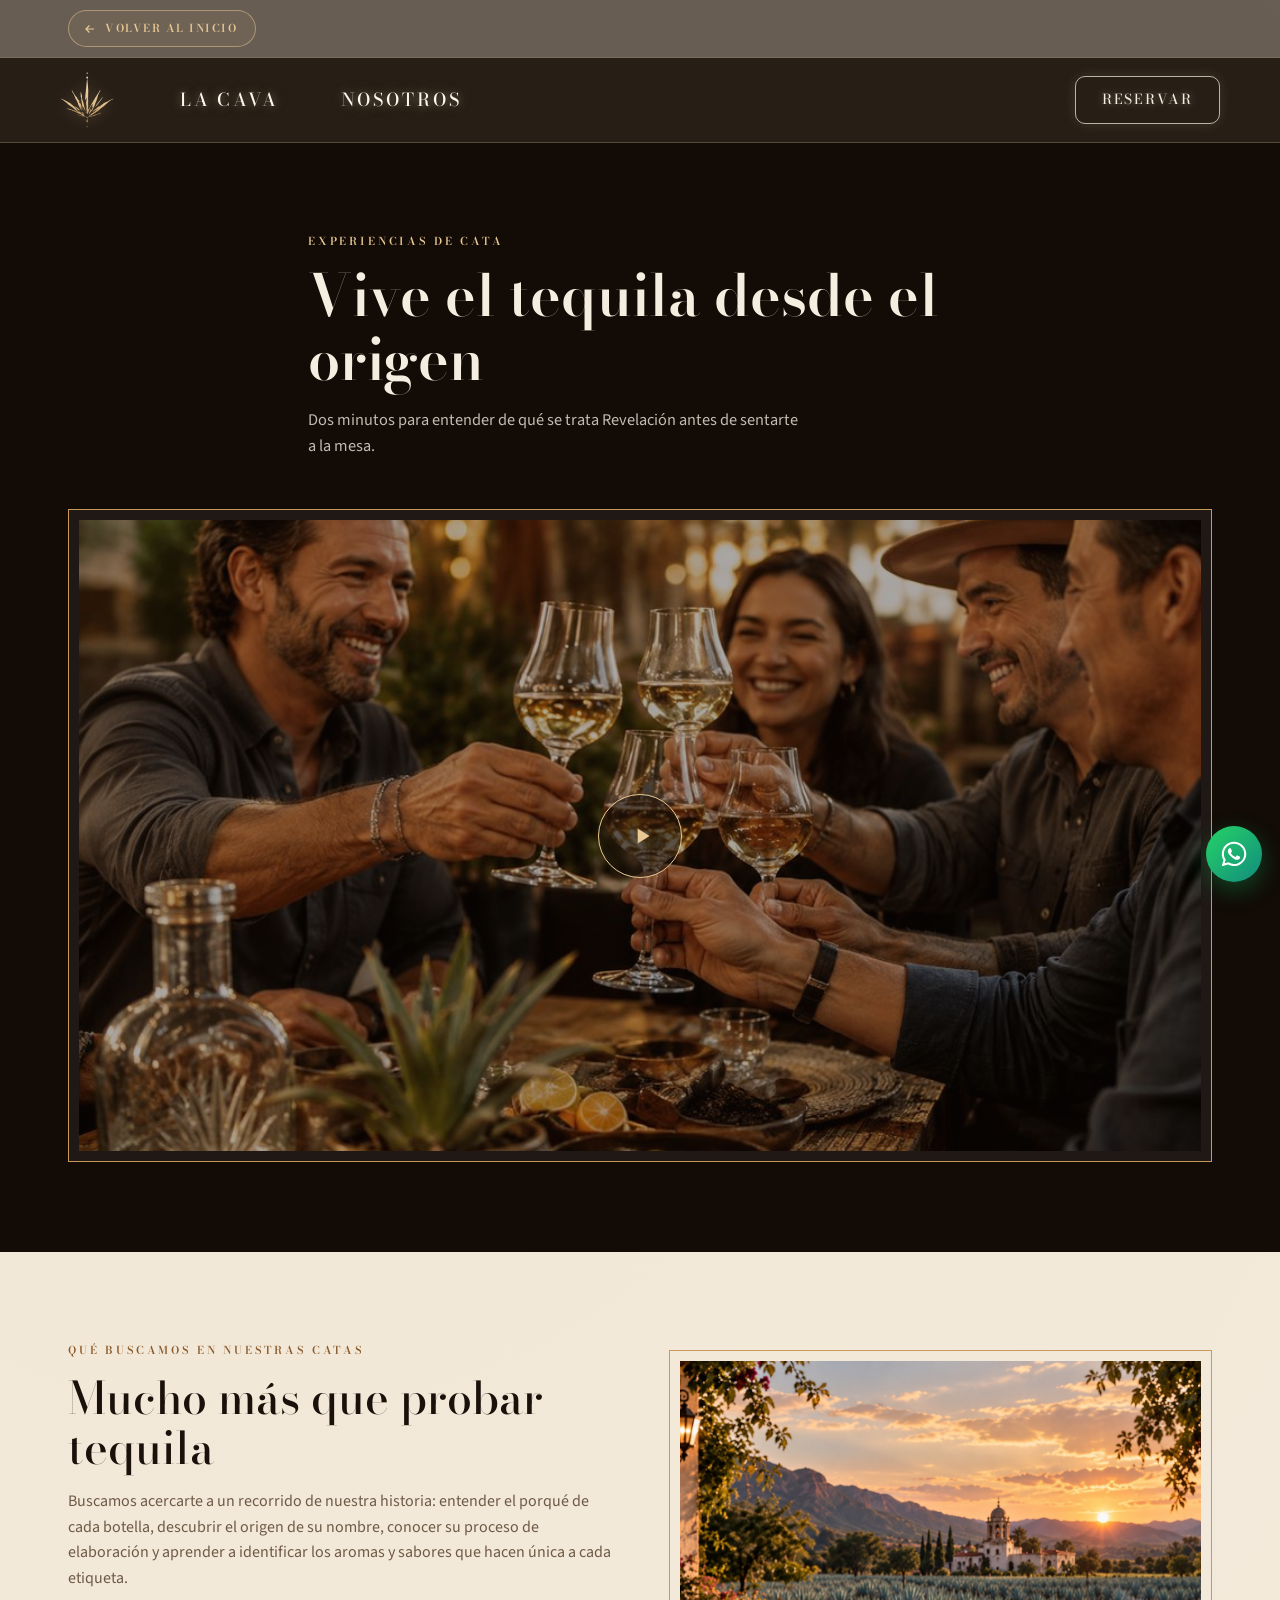
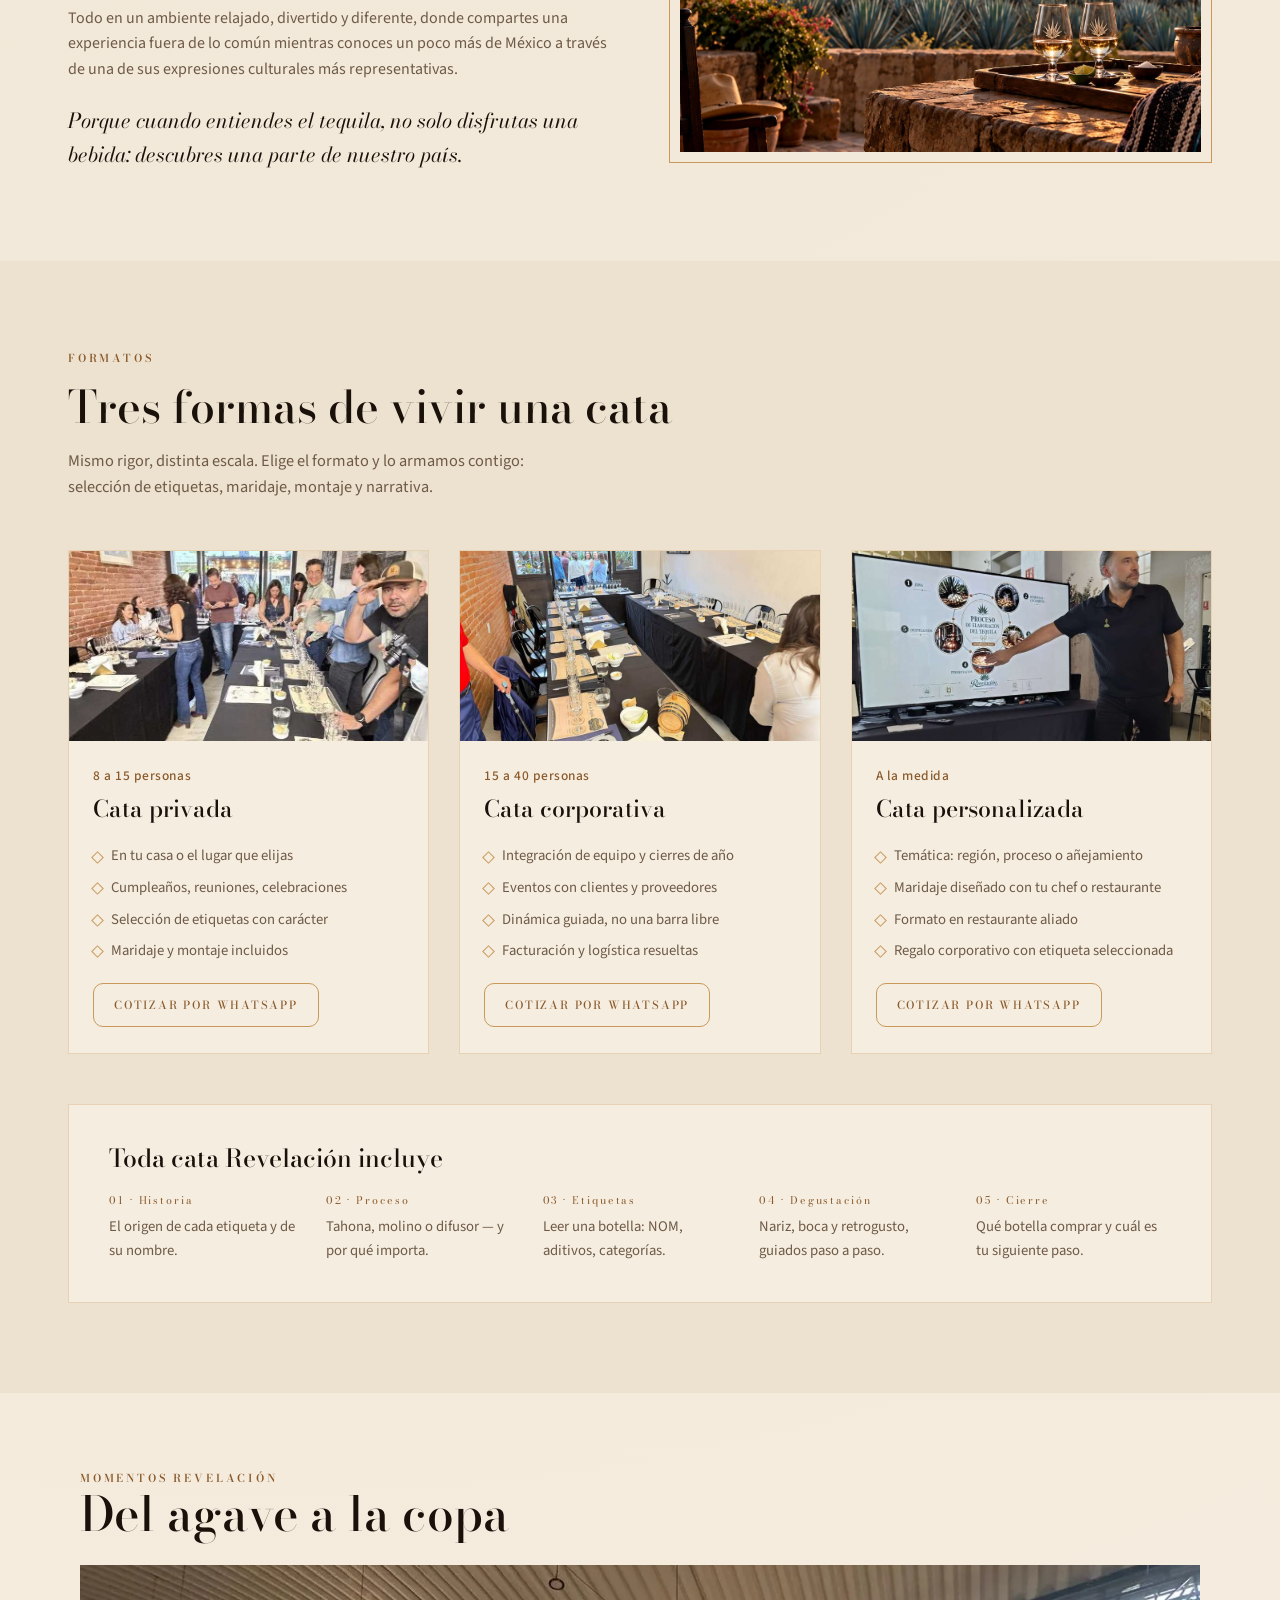
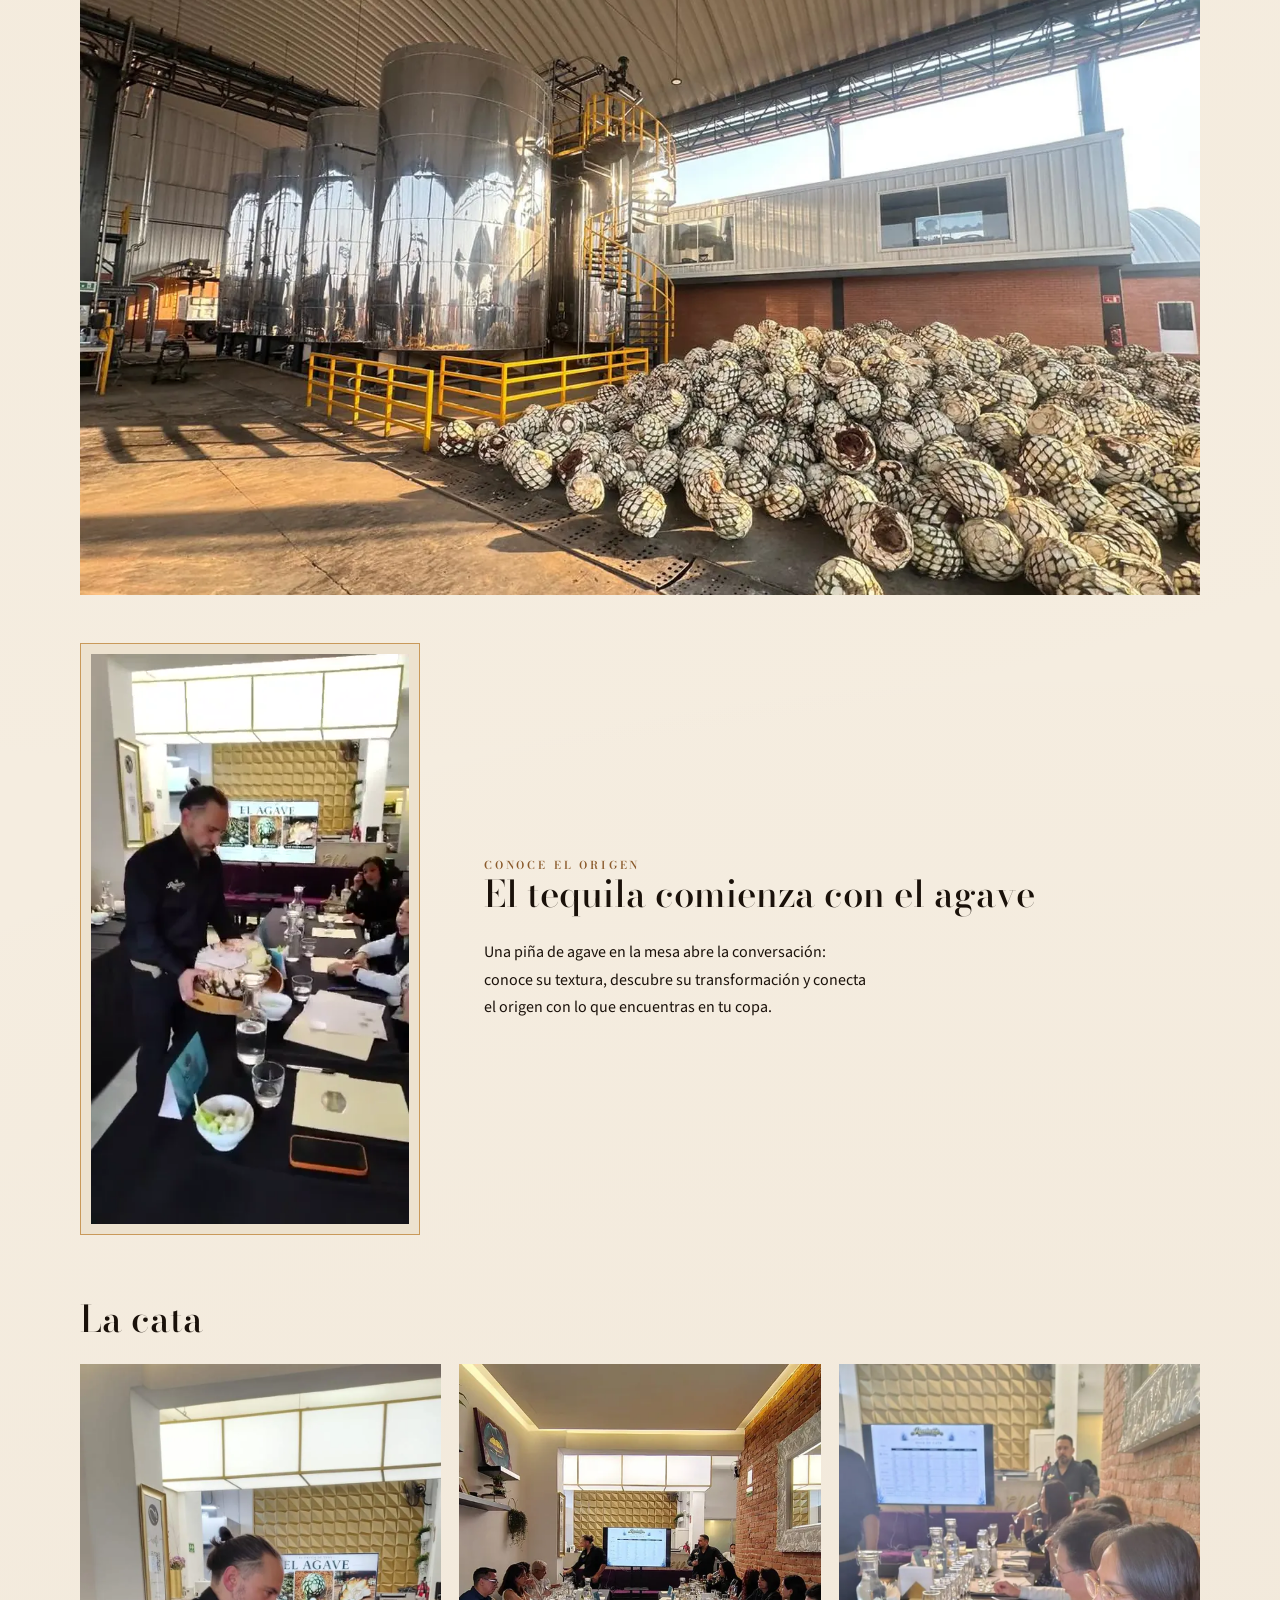
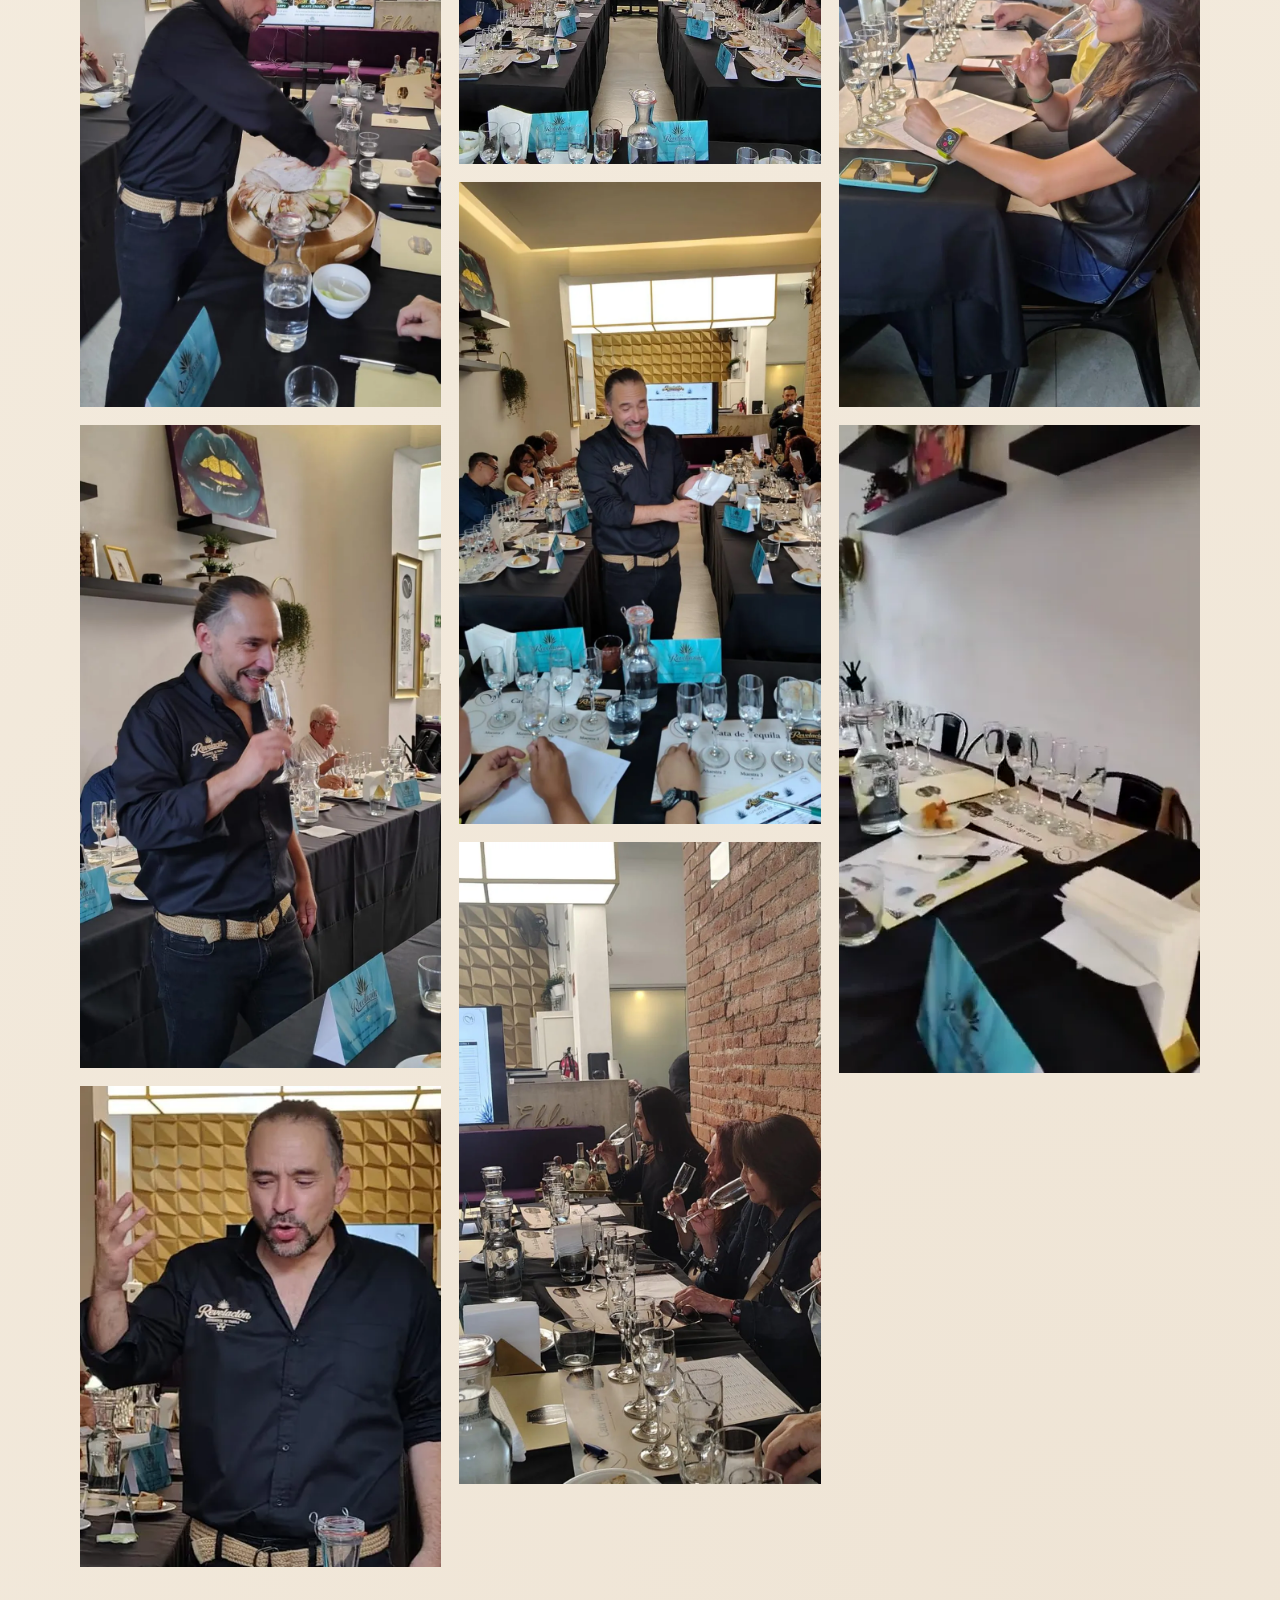
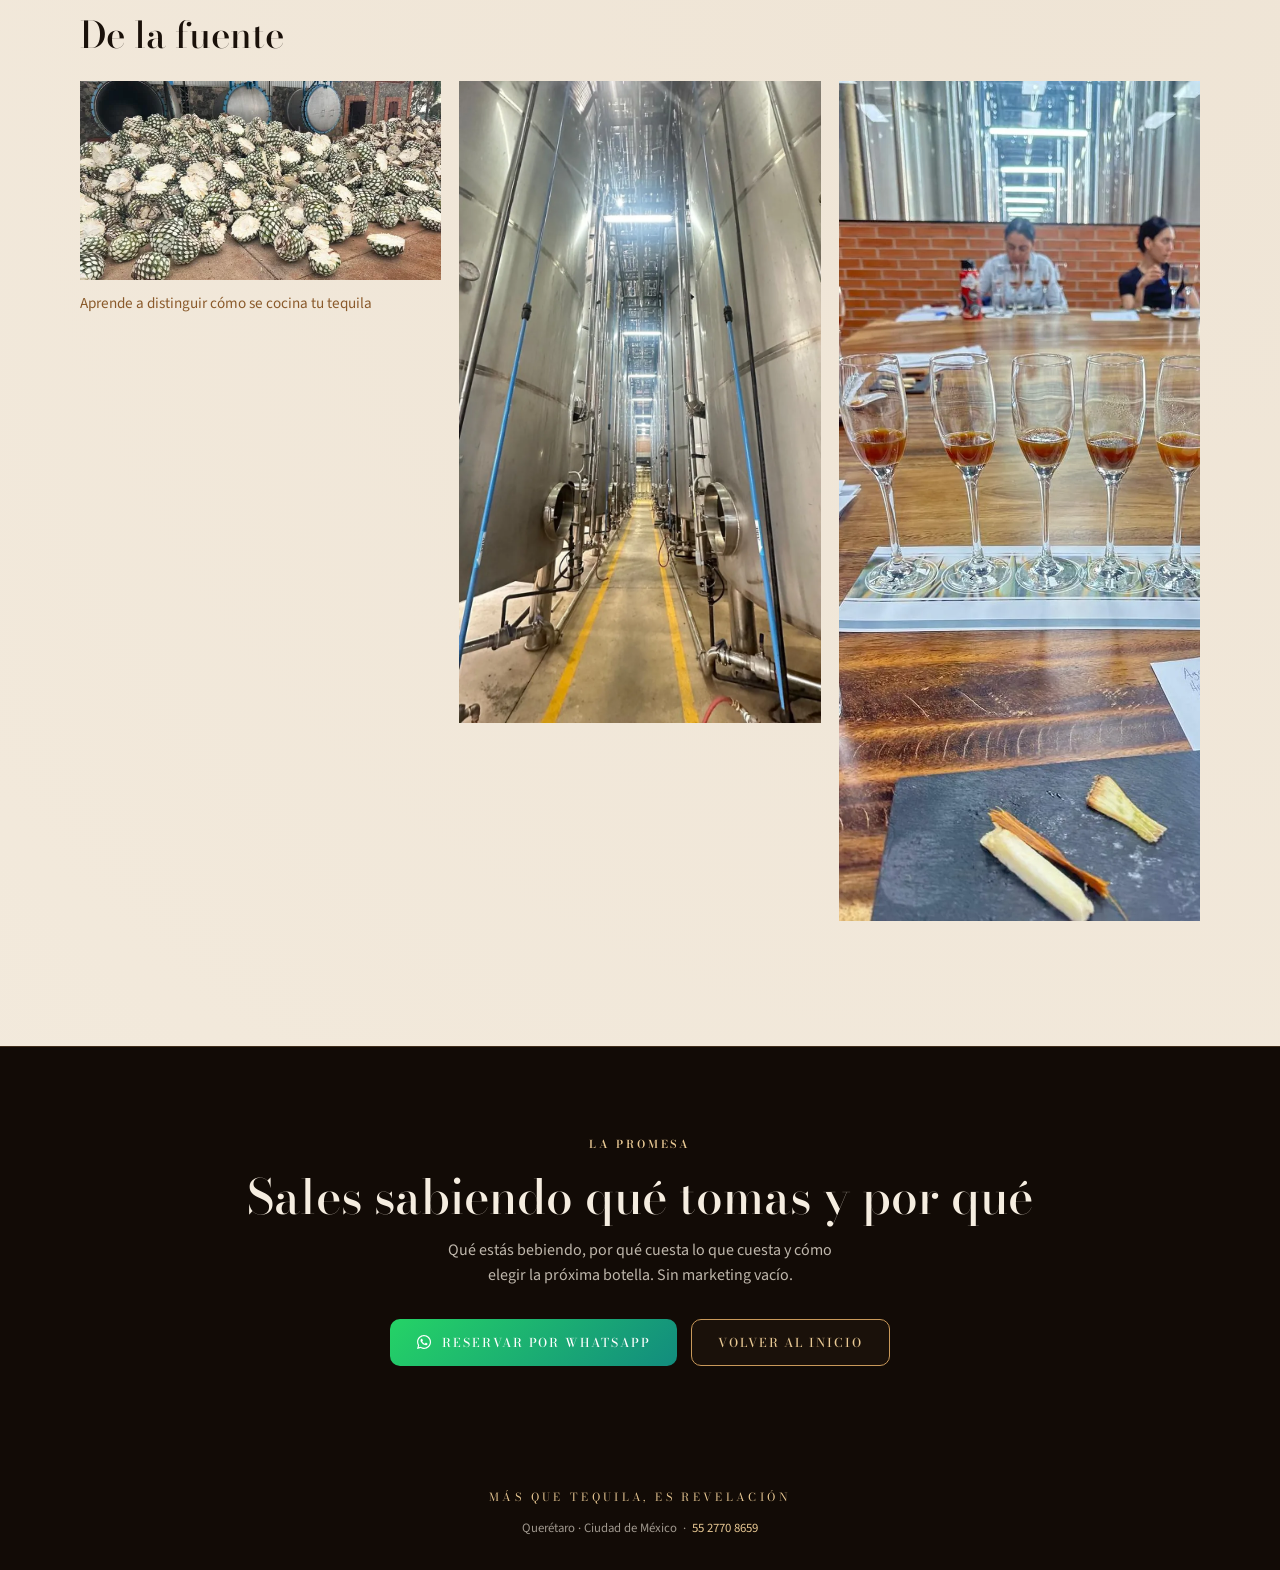
==== commit d8e015f2: "Galería de fotos y videos en Experiencias de Cata" ====
--- a/experiencias-cata.html
+++ b/experiencias-cata.html
@@ -136,6 +136,53 @@
   </div>
 </section>
 
+<style>
+#rc-catas{padding:clamp(40px,6vw,80px) 0;color:var(--ink);font-family:var(--sans)}
+#rc-catas .rc-wrap{width:min(1120px,90%);margin:auto}
+#rc-catas h2,#rc-catas h3{font-family:var(--serif);font-weight:500;line-height:1.12;margin:0 0 24px}
+#rc-catas h2{font-size:clamp(2rem,4vw,3rem)}#rc-catas h3{font-size:clamp(1.6rem,3vw,2.3rem)}
+#rc-catas .rc-photo{margin:0 0 18px;break-inside:avoid}#rc-catas a{display:block}
+#rc-catas img{width:100%;height:auto;display:block}#rc-catas a:focus-visible{outline:3px solid var(--gold-dk);outline-offset:4px}
+#rc-catas .rc-feature{display:grid;grid-template-columns:minmax(0,340px) 1fr;gap:clamp(24px,5vw,72px);align-items:center;margin:48px 0 64px}
+#rc-catas .rc-frame{padding:10px;border:1px solid var(--gold);background:var(--cream-2)}
+#rc-catas video{display:block;width:100%;height:auto}#rc-catas .rc-feature video{aspect-ratio:464/832;object-fit:contain}
+#rc-catas .rc-feature p{max-width:48ch;line-height:1.7}#rc-catas .rc-grid{columns:3;column-gap:18px;margin-bottom:48px}
+#rc-catas .rc-clip{break-inside:avoid;margin:0 0 18px}#rc-catas figcaption{font-size:.95rem;line-height:1.5;padding:12px 0;color:var(--gold-dk)}
+#rc-catas .rc-lightbox{border:1px solid var(--gold);background:var(--espresso,#1a110a);color:var(--cream);padding:56px 60px 24px;width:min(1100px,96vw);max-width:96vw;max-height:96dvh;overflow:auto}
+#rc-catas .rc-lightbox::backdrop{background:rgba(0,0,0,.9)}#rc-catas .rc-lightbox img{width:100%;height:calc(80dvh - 90px);object-fit:contain;touch-action:pan-y}
+#rc-catas .rc-lightbox p{text-align:center;margin:14px 0 0}#rc-catas .rc-lightbox button{position:absolute;min-width:44px;min-height:44px;border:1px solid var(--gold);background:var(--espresso,#1a110a);color:var(--cream);font:inherit;cursor:pointer}
+#rc-catas .rc-close{top:8px;right:8px}#rc-catas .rc-prev{top:45%;left:8px}#rc-catas .rc-next{top:45%;right:8px}
+@media(max-width:850px){#rc-catas .rc-grid{columns:2}}
+@media(max-width:600px){#rc-catas .rc-feature{grid-template-columns:1fr}#rc-catas .rc-frame{padding:6px}#rc-catas .rc-grid{columns:2;column-gap:10px}#rc-catas .rc-grid .rc-photo,#rc-catas .rc-clip{margin-bottom:10px}#rc-catas .rc-lightbox{padding:58px 48px 20px}}
+#rc-catas .rc-hero img{aspect-ratio:16/9;object-fit:cover;max-height:72vh}@media(max-width:600px){#rc-catas .rc-hero img{aspect-ratio:4/3}}
+</style>
+<!-- Inicio de la nueva sección: pegar antes de «Promesa + CTA». -->
+<section id="rc-catas" aria-labelledby="rc-title"><div class="rc-wrap">
+<div class="eyebrow">Momentos Revelación</div><h2 id="rc-title">Del agave a la copa</h2>
+<figure class="rc-photo rc-hero"><a href="images/catas/01-hero-tanques-pinas.webp" data-rc-photo><img src="images/catas/01-hero-tanques-pinas.webp" width="1600" height="1200" alt="Tanques de acero y piñas de agave en la destilería" fetchpriority="high" decoding="async"></a></figure><div class="rc-feature"><div class="rc-frame"><video autoplay loop muted playsinline preload="none" poster="images/catas/video-agave-poster.webp" data-rc-video aria-label="La piña de agave durante la cata"><source data-src="images/catas/video-agave.mp4" type="video/mp4"></video></div><div><div class="eyebrow">Conoce el origen</div><h3>El tequila comienza con el agave</h3><p>Una piña de agave en la mesa abre la conversación: conoce su textura, descubre su transformación y conecta el origen con lo que encuentras en tu copa.</p></div></div>
+<h3>La cata</h3><div class="rc-grid"><figure class="rc-photo"><a href="images/catas/02-agave-charola.webp" data-rc-photo><img src="images/catas/02-agave-charola-thumb.webp" srcset="images/catas/02-agave-charola-thumb.webp 337w, images/catas/02-agave-charola.webp 899w" sizes="(max-width:600px) 45vw, (max-width:850px) 45vw, 360px" width="337" height="600" alt="El guía muestra una piña de agave abierta sobre una charola" loading="lazy" decoding="async"></a></figure><figure class="rc-photo"><a href="images/catas/03-catador-oliendo.webp" data-rc-photo><img src="images/catas/03-catador-oliendo-thumb.webp" srcset="images/catas/03-catador-oliendo-thumb.webp 338w, images/catas/03-catador-oliendo.webp 900w" sizes="(max-width:600px) 45vw, (max-width:850px) 45vw, 360px" width="338" height="600" alt="Catador reconoce los aromas del tequila en una copa" loading="lazy" decoding="async"></a></figure><figure class="rc-photo"><a href="images/catas/04-catador-explicando.webp" data-rc-photo><img src="images/catas/04-catador-explicando-thumb.webp" srcset="images/catas/04-catador-explicando-thumb.webp 450w, images/catas/04-catador-explicando.webp 1200w" sizes="(max-width:600px) 45vw, (max-width:850px) 45vw, 360px" width="450" height="600" alt="El guía explica los aromas y sabores durante la cata" loading="lazy" decoding="async"></a></figure><figure class="rc-photo"><a href="images/catas/05-dos-mesas.webp" data-rc-photo><img src="images/catas/05-dos-mesas-thumb.webp" srcset="images/catas/05-dos-mesas-thumb.webp 543w, images/catas/05-dos-mesas.webp 1449w" sizes="(max-width:600px) 45vw, (max-width:850px) 45vw, 360px" width="543" height="600" alt="Participantes reunidos alrededor de dos mesas de degustación" loading="lazy" decoding="async"></a></figure><figure class="rc-photo"><a href="images/catas/06-mesa-muestras.webp" data-rc-photo><img src="images/catas/06-mesa-muestras-thumb.webp" srcset="images/catas/06-mesa-muestras-thumb.webp 338w, images/catas/06-mesa-muestras.webp 900w" sizes="(max-width:600px) 45vw, (max-width:850px) 45vw, 360px" width="338" height="600" alt="El guía presenta una muestra frente a las copas de cata" loading="lazy" decoding="async"></a></figure><figure class="rc-photo"><a href="images/catas/07-invitadas-oliendo.webp" data-rc-photo><img src="images/catas/07-invitadas-oliendo-thumb.webp" srcset="images/catas/07-invitadas-oliendo-thumb.webp 338w, images/catas/07-invitadas-oliendo.webp 900w" sizes="(max-width:600px) 45vw, (max-width:850px) 45vw, 360px" width="338" height="600" alt="Invitadas exploran los aromas del tequila en sus copas" loading="lazy" decoding="async"></a></figure><figure class="rc-photo"><a href="images/catas/08-invitada-lentes.webp" data-rc-photo><img src="images/catas/08-invitada-lentes-thumb.webp" srcset="images/catas/08-invitada-lentes-thumb.webp 338w, images/catas/08-invitada-lentes.webp 900w" sizes="(max-width:600px) 45vw, (max-width:850px) 45vw, 360px" width="338" height="600" alt="Una invitada con lentes reconoce los aromas de su copa" loading="lazy" decoding="async"></a></figure><div class="rc-clip"><video autoplay loop muted playsinline preload="none" poster="images/catas/video-montaje-poster.webp" data-rc-video aria-label="Montaje de las mesas de cata"><source data-src="images/catas/video-montaje.mp4" type="video/mp4"></video></div></div><h3>De la fuente</h3><div class="rc-grid"><figure class="rc-photo"><a href="images/catas/09-pinas-autoclaves.webp" data-rc-photo><img src="images/catas/09-pinas-autoclaves-thumb.webp" srcset="images/catas/09-pinas-autoclaves-thumb.webp 600w, images/catas/09-pinas-autoclaves.webp 1600w" sizes="(max-width:600px) 45vw, (max-width:850px) 45vw, 360px" width="600" height="331" alt="Piñas de agave frente a las autoclaves de cocción" loading="lazy" decoding="async"></a><figcaption>Aprende a distinguir cómo se cocina tu tequila</figcaption></figure><figure class="rc-photo"><a href="images/catas/10-pasillo-tanques.webp" data-rc-photo><img src="images/catas/10-pasillo-tanques-thumb.webp" srcset="images/catas/10-pasillo-tanques-thumb.webp 338w, images/catas/10-pasillo-tanques.webp 900w" sizes="(max-width:600px) 45vw, (max-width:850px) 45vw, 360px" width="338" height="600" alt="Pasillo entre grandes tanques de acero de la destilería" loading="lazy" decoding="async"></a></figure><figure class="rc-photo"><a href="images/catas/11-copas-fibra.webp" data-rc-photo><img src="images/catas/11-copas-fibra-thumb.webp" srcset="images/catas/11-copas-fibra-thumb.webp 258w, images/catas/11-copas-fibra.webp 688w" sizes="(max-width:600px) 45vw, (max-width:850px) 45vw, 360px" width="258" height="600" alt="Copas con muestras de agave y fibras sobre una pizarra" loading="lazy" decoding="async"></a></figure></div></div>
+<dialog class="rc-lightbox" aria-label="Galería de fotos ampliadas"><button class="rc-close" type="button" aria-label="Cerrar galería">×</button><button class="rc-prev" type="button" aria-label="Foto anterior">‹</button><img alt=""><button class="rc-next" type="button" aria-label="Foto siguiente">›</button><p aria-live="polite"></p></dialog>
+</section>
+<script>
+(()=>{
+ const root=document.getElementById('rc-catas');if(!root)return;
+ const links=[...root.querySelectorAll('[data-rc-photo]')],box=root.querySelector('dialog'),large=box.querySelector('img'),caption=box.querySelector('p');
+ let index=0,trigger=null,touchX=null,touchY=null;
+ const show=n=>{index=(n+links.length)%links.length;large.src=links[index].href;large.alt=links[index].querySelector('img').alt;caption.textContent=(index+1)+' / '+links.length+' · '+large.alt;};
+ links.forEach((a,i)=>a.addEventListener('click',e=>{if(!box.showModal)return;e.preventDefault();trigger=a;show(i);box.showModal();}));
+ box.querySelector('.rc-close').onclick=()=>box.close();box.querySelector('.rc-prev').onclick=()=>show(index-1);box.querySelector('.rc-next').onclick=()=>show(index+1);
+ box.addEventListener('keydown',e=>{if(e.key==='ArrowLeft'){e.preventDefault();show(index-1);}if(e.key==='ArrowRight'){e.preventDefault();show(index+1);}});
+ box.addEventListener('click',e=>{if(e.target===box){const r=box.getBoundingClientRect();if(e.clientX<r.left||e.clientX>r.right||e.clientY<r.top||e.clientY>r.bottom)box.close();}});
+ box.addEventListener('close',()=>{if(trigger)trigger.focus();});
+ large.addEventListener('touchstart',e=>{touchX=e.changedTouches[0].clientX;touchY=e.changedTouches[0].clientY;},{passive:true});
+ large.addEventListener('touchend',e=>{if(touchX===null)return;const dx=e.changedTouches[0].clientX-touchX,dy=e.changedTouches[0].clientY-touchY;if(Math.abs(dx)>50&&Math.abs(dx)>Math.abs(dy))show(index+(dx<0?1:-1));touchX=null;},{passive:true});
+ const load=v=>{const s=v.querySelector('source[data-src]');if(s){s.src=s.dataset.src;s.removeAttribute('data-src');v.load();}if(v.autoplay)v.play().catch(()=>{});};
+ const videos=[...root.querySelectorAll('[data-rc-video]')];
+ if('IntersectionObserver'in window){const observer=new IntersectionObserver(entries=>entries.forEach(({target,isIntersecting})=>{if(isIntersecting)load(target);else if(target.autoplay)target.pause();}),{rootMargin:'150px'});videos.forEach(v=>observer.observe(v));}else videos.forEach(load);
+})();
+</script>
+<!-- Fin de la nueva sección. -->
+
 <!-- Promesa + CTA -->
 <section class="band-ink" style="border-top:1px solid rgba(201,153,90,.25)">
   <div class="wrap cta-final">
--- a/estilo.css
+++ b/estilo.css
@@ -37,7 +37,7 @@
 .sr-only{position:absolute;width:1px;height:1px;padding:0;margin:-1px;overflow:hidden;clip:rect(0,0,0,0);white-space:nowrap;border:0}
 
 /* ---------- NAV ---------- */
-.back-strip{background:rgba(20,9,0,.62);border-bottom:1px solid rgba(233,201,148,.14)}.back-strip .wrap{padding-top:9px;padding-bottom:9px}.back-btn{display:inline-flex;align-items:center;gap:7px;color:var(--gold-lt);text-decoration:none;font-size:.78rem;font-weight:600;letter-spacing:.03em}.back-btn svg{width:15px;height:15px;flex:none}.back-btn:hover{color:var(--gold)}header{position:sticky;top:0;z-index:100;background:rgba(26,17,10,.94);backdrop-filter:blur(10px);-webkit-backdrop-filter:blur(10px);border-bottom:1px solid rgba(233,201,148,.26)}
+.back-strip{background:rgba(20,9,0,.62);border-bottom:1px solid rgba(233,201,148,.14)}.back-strip .wrap{padding-top:10px;padding-bottom:10px}.back-btn{display:inline-flex;align-items:center;gap:8px;color:var(--gold-lt);text-decoration:none;font-family:var(--caps);font-size:.68rem;font-weight:600;letter-spacing:.14em;text-transform:uppercase;padding:9px 18px 9px 14px;border-radius:999px;border:1px solid rgba(233,201,148,.5);background:rgba(233,201,148,.06);transition:.25s}.back-btn:hover{background:rgba(233,201,148,.16);border-color:var(--gold-lt);color:#FFF8EE}.back-btn svg{width:14px;height:14px;flex:none}header{position:sticky;top:0;z-index:100;background:rgba(26,17,10,.94);backdrop-filter:blur(10px);-webkit-backdrop-filter:blur(10px);border-bottom:1px solid rgba(233,201,148,.26)}
 .nav{max-width:var(--maxw);margin:0 auto;padding:14px clamp(16px,4vw,40px);display:flex;align-items:center;gap:clamp(18px,5vw,64px)}
 .nav-home{display:flex;align-items:center;min-height:44px;color:var(--gold-lt);flex:0 0 auto}
 .nav-home img{width:auto;height:56px;display:block;filter:drop-shadow(0 0 8px rgba(233,201,148,.35))}
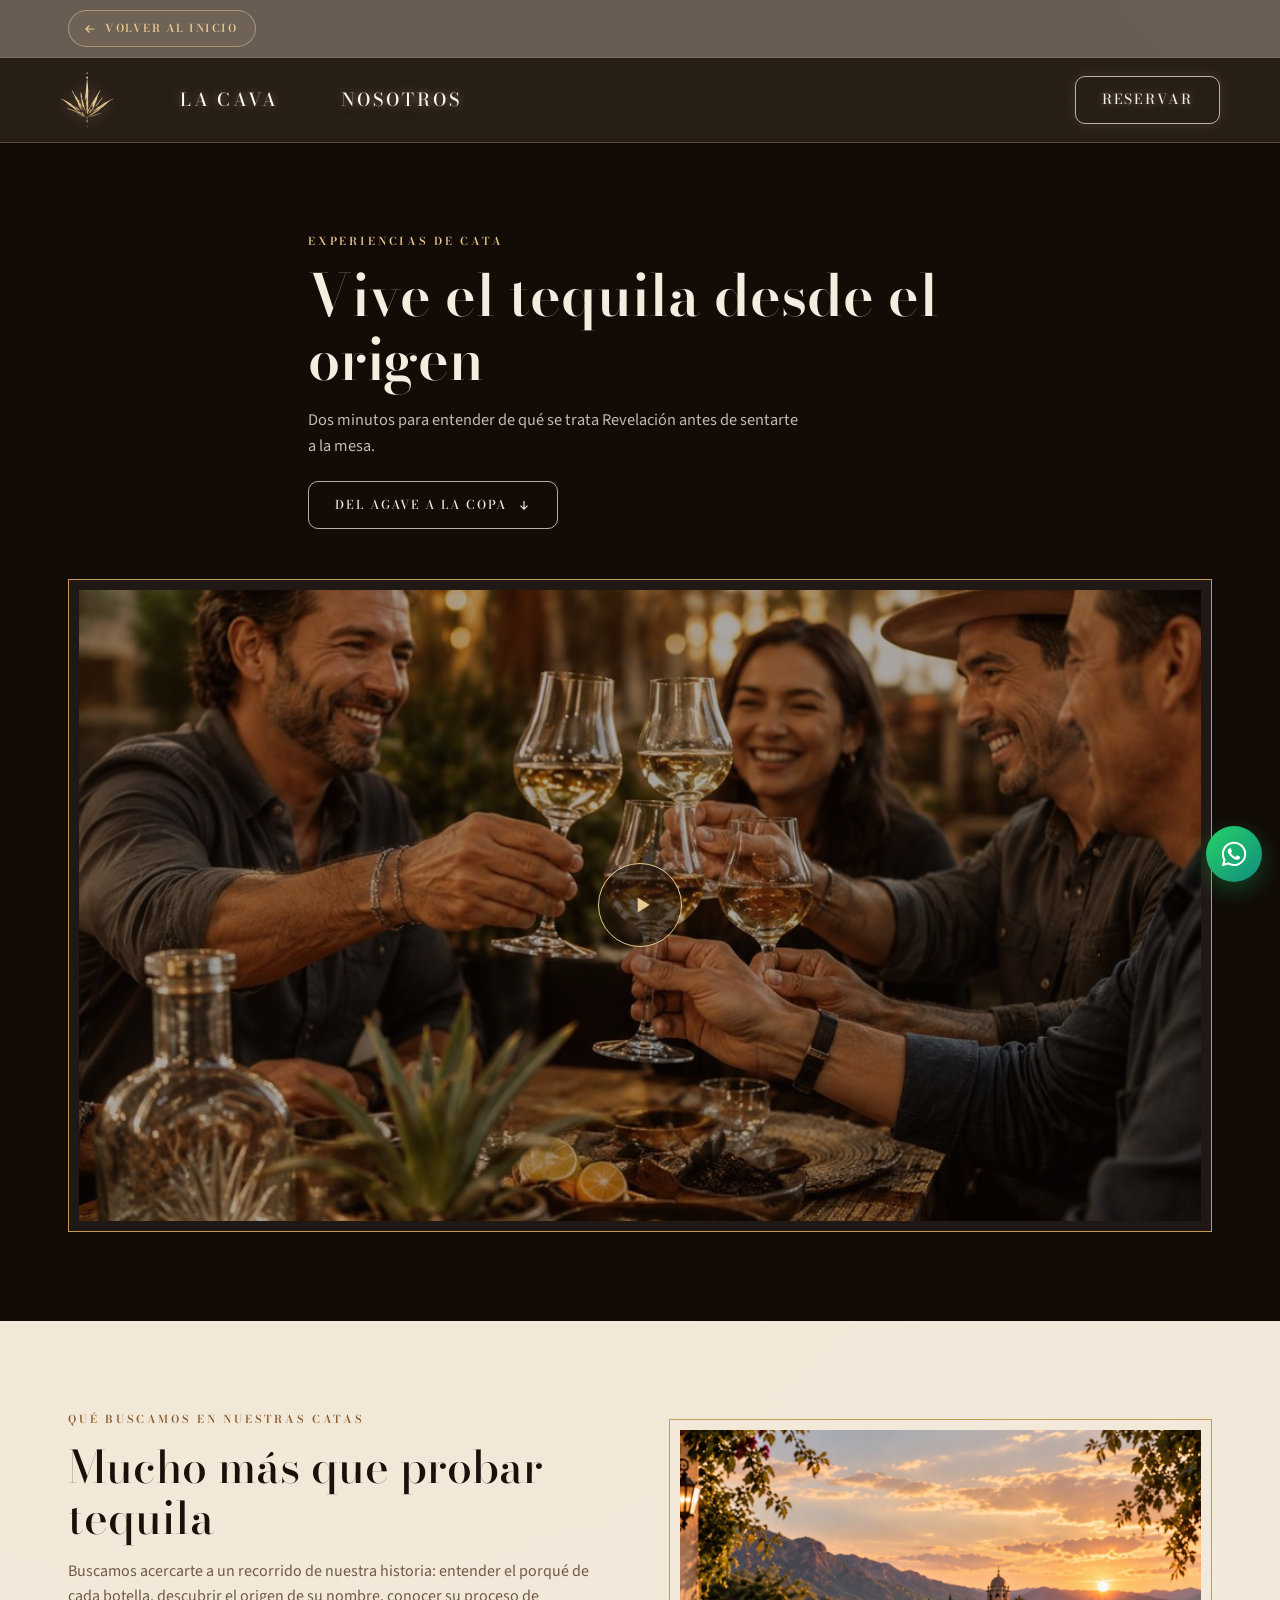
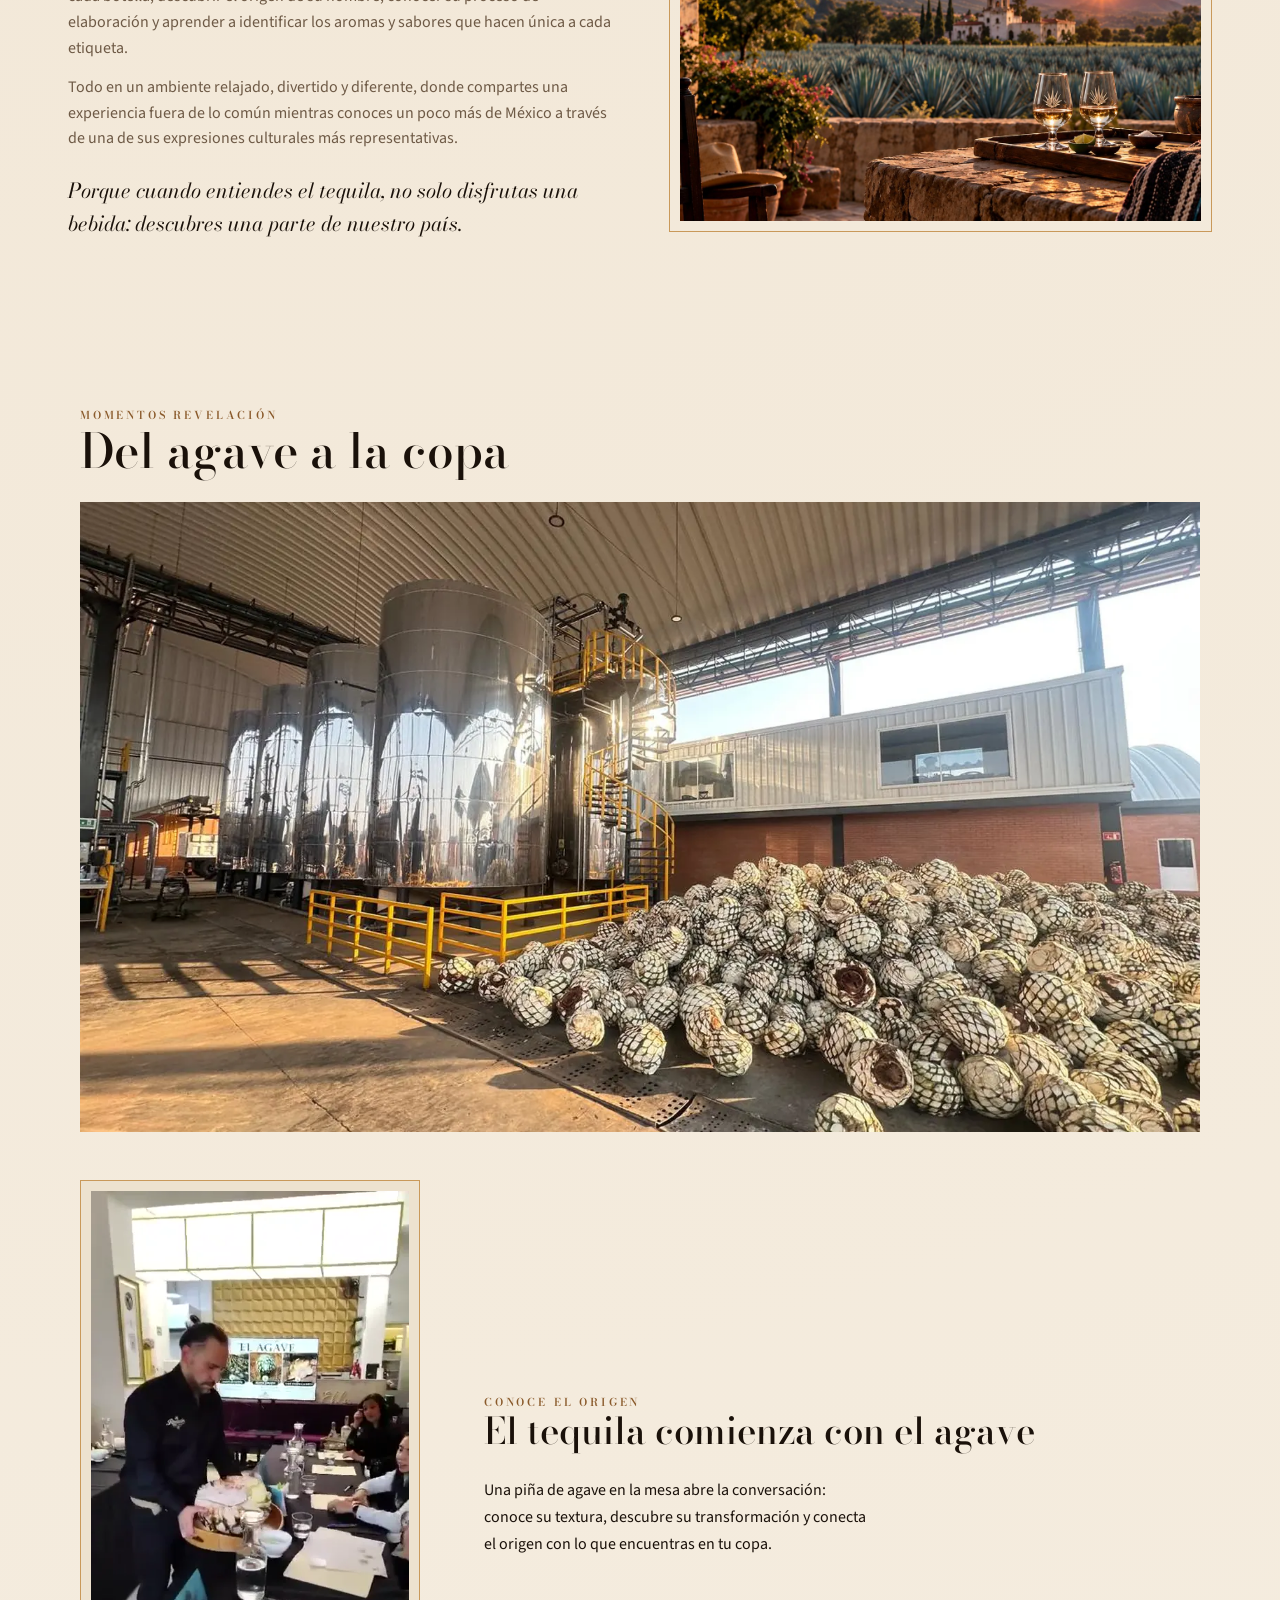
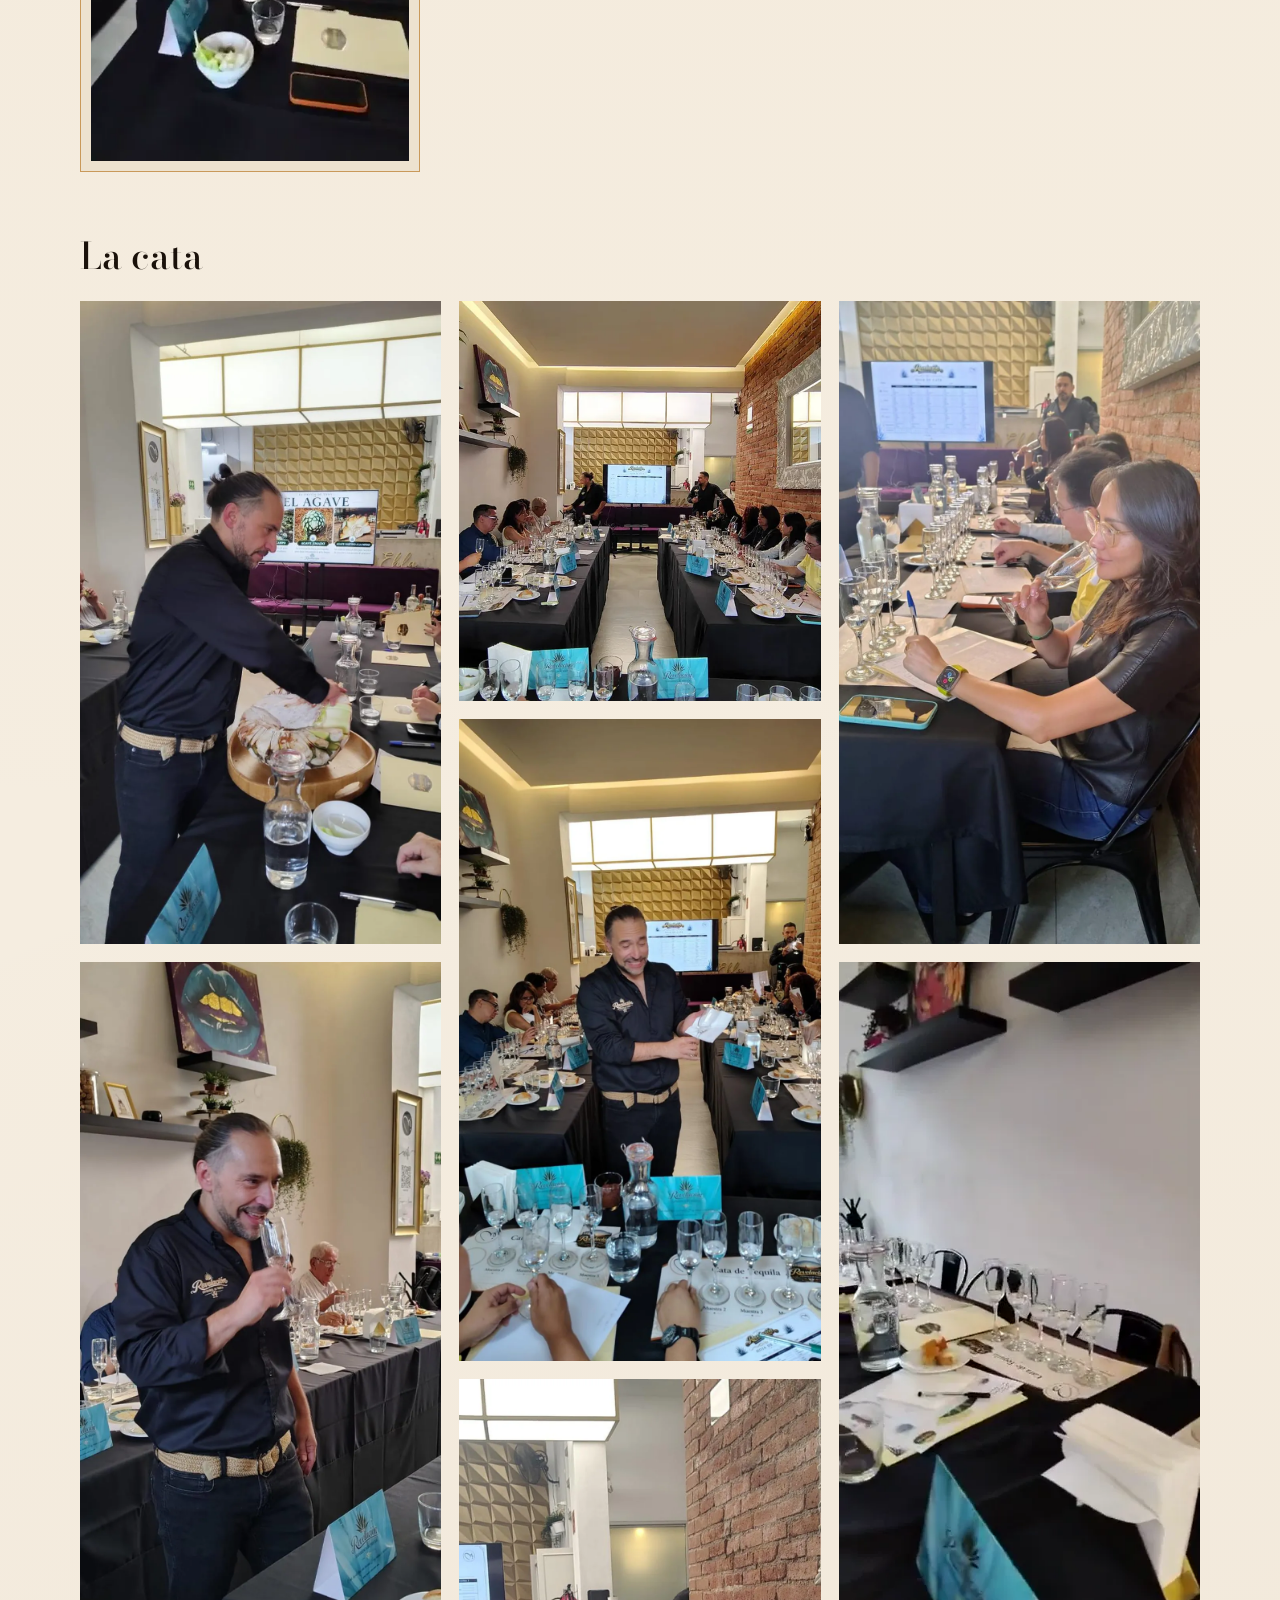
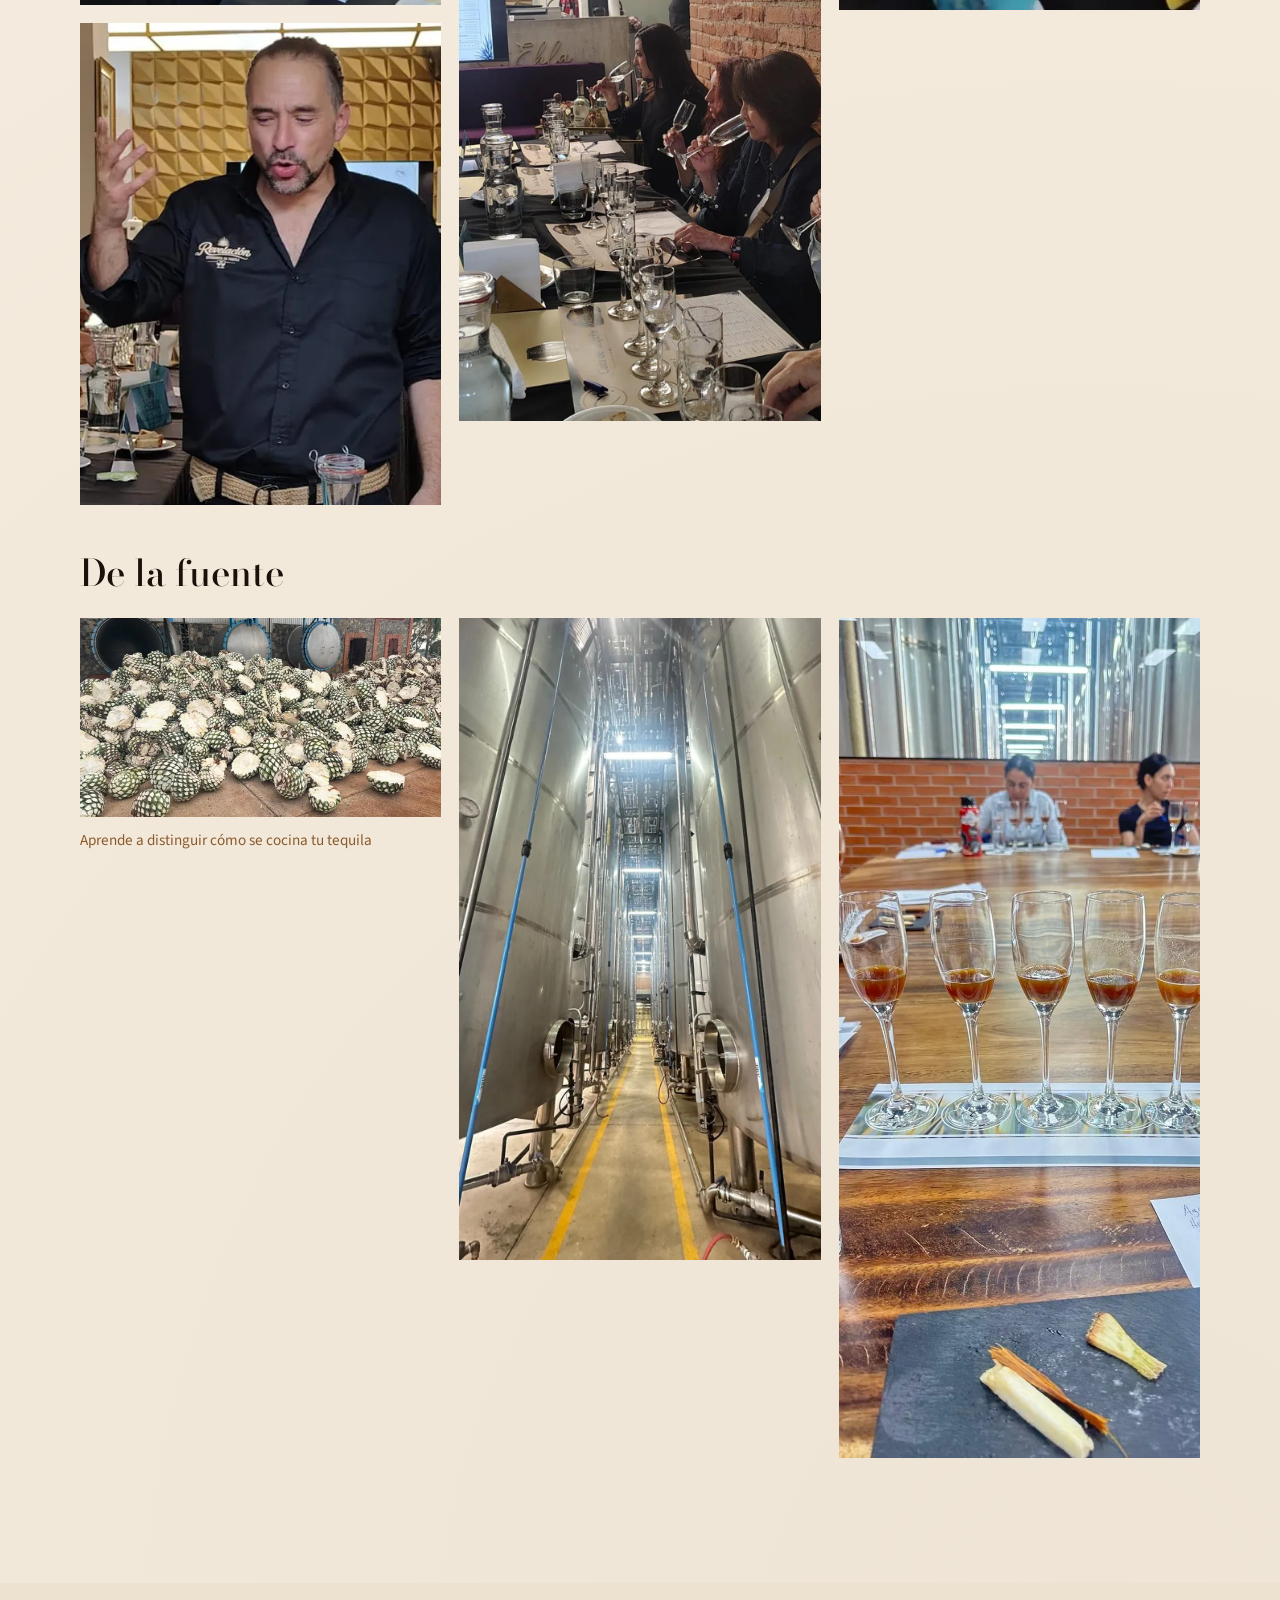
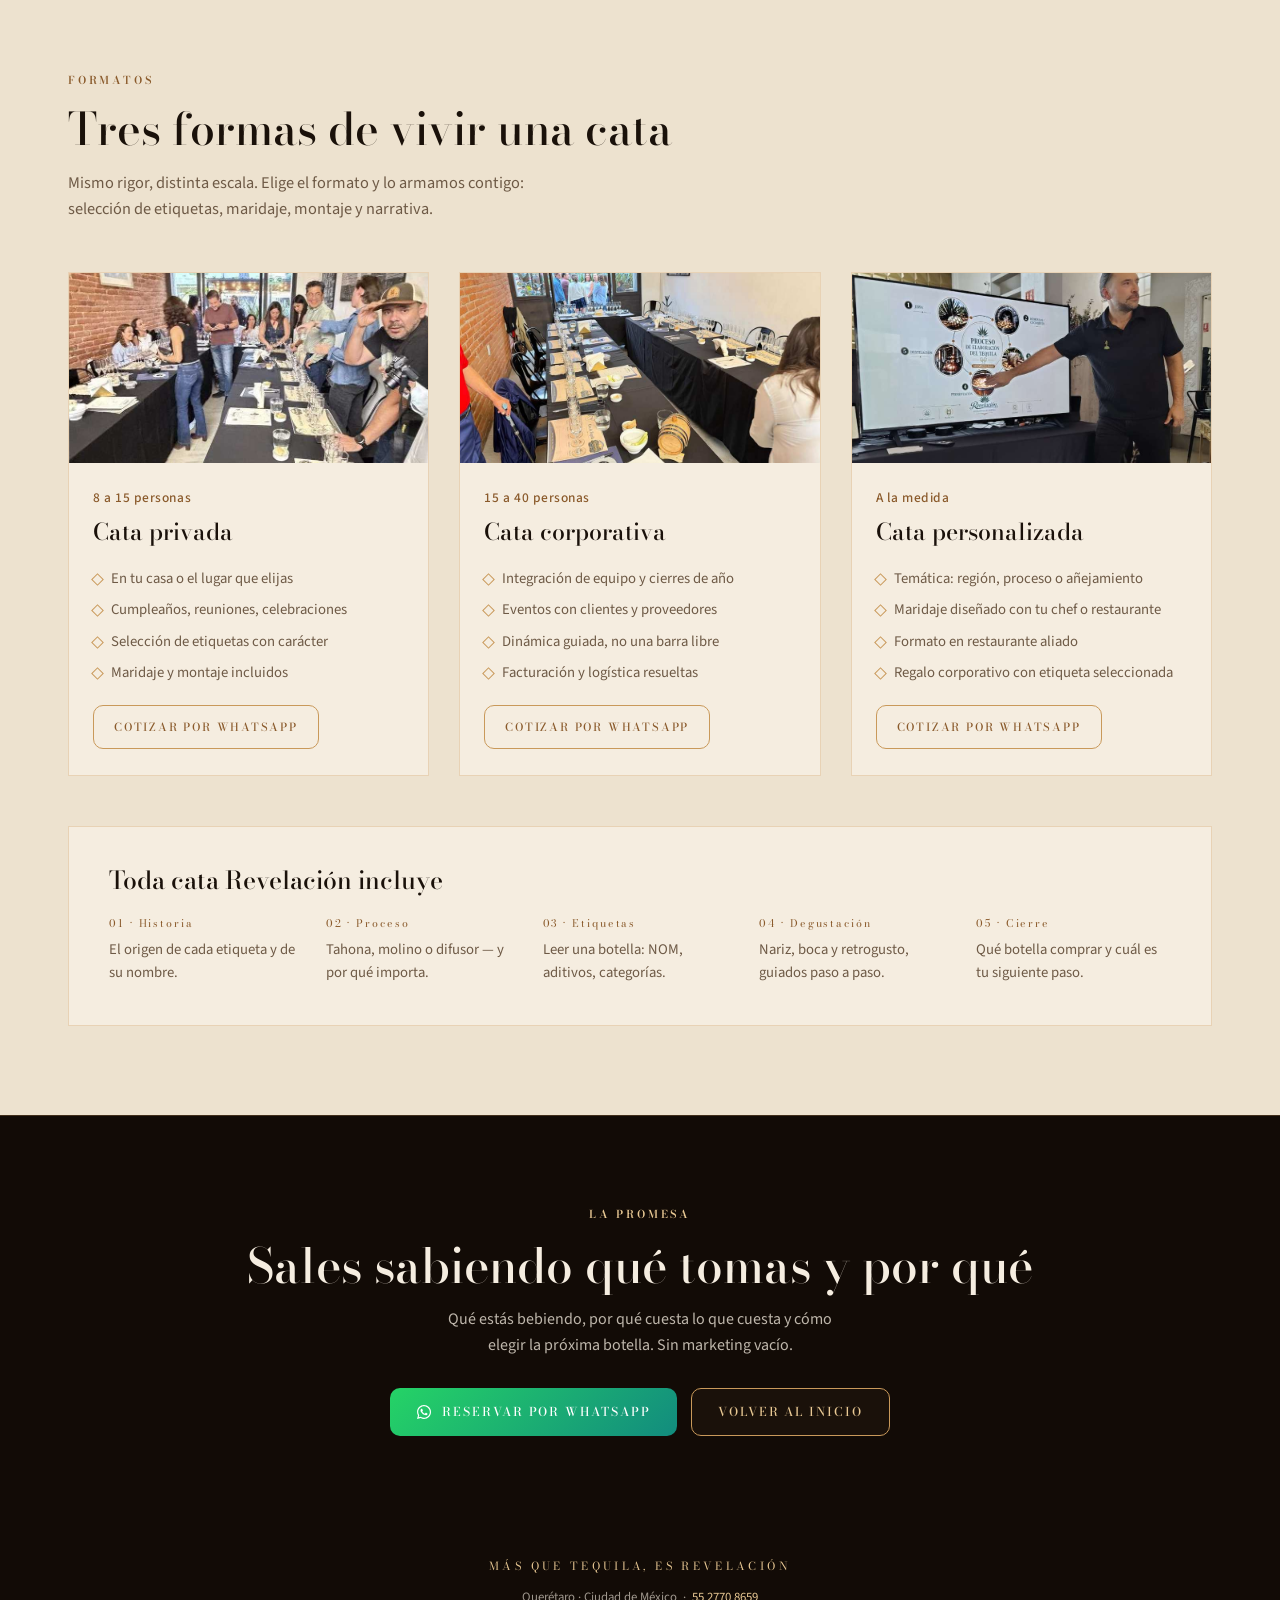
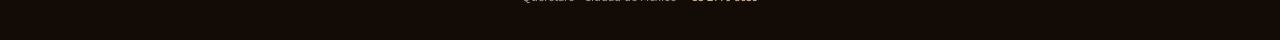
==== commit e989439b: "Boton a la galeria y galeria arriba de los formatos" ====
--- a/experiencias-cata.html
+++ b/experiencias-cata.html
@@ -43,6 +43,7 @@
     <div class="eyebrow">Experiencias de cata</div>
     <h1 style="font-family:var(--serif);font-weight:600;line-height:1.1;font-size:clamp(2.2rem,4.6vw,3.6rem);color:var(--cream);margin:14px 0 16px">Vive el tequila desde el origen</h1>
     <p>Dos minutos para entender de qué se trata Revelación antes de sentarte a la mesa.</p>
+    <a class="btn btn-outline" href="#rc-catas" style="margin-top:22px">Del agave a la copa <svg viewBox="0 0 24 24" fill="none" stroke="currentColor" stroke-width="2" aria-hidden="true"><path d="M12 5v14M6 13l6 6 6-6"/></svg></a>
   </div>
   <div class="wrap">
     <div class="video-block">
@@ -64,75 +65,6 @@
       <p style="font-family:var(--serif);font-style:italic;font-size:1.3rem;color:var(--teal);margin-top:22px">Porque cuando entiendes el tequila, no solo disfrutas una bebida: descubres una parte de nuestro país.</p>
     </div>
     <div class="media"><div class="ph" style="background-image:url(./images/hero-terraza.jpg)"></div></div>
-  </div>
-</section>
-
-<!-- Formatos -->
-<section class="band band-alt">
-  <div class="wrap">
-    <div class="sec-head">
-      <div class="eyebrow">Formatos</div>
-      <h2>Tres formas de vivir una cata</h2>
-      <p>Mismo rigor, distinta escala. Elige el formato y lo armamos contigo: selección de etiquetas, maridaje, montaje y narrativa.</p>
-    </div>
-
-    <div class="formatos">
-      <article class="fcard">
-        <div class="img" style="background-image:url(./images/cata-mesa-invitados.jpg)"></div>
-        <div class="in">
-          <span class="who">8 a 15 personas</span>
-          <h3>Cata privada</h3>
-          <ul>
-            <li>En tu casa o el lugar que elijas</li>
-            <li>Cumpleaños, reuniones, celebraciones</li>
-            <li>Selección de etiquetas con carácter</li>
-            <li>Maridaje y montaje incluidos</li>
-          </ul>
-          <div class="foot"><a class="btn btn-ghost btn-sm" href="https://wa.me/525527708659?text=Hola%2C%20quiero%20cotizar%20una%20cata%20privada" target="_blank" rel="noopener">Cotizar por WhatsApp</a></div>
-        </div>
-      </article>
-
-      <article class="fcard">
-        <div class="img" style="background-image:url(./images/cata-montaje-mesas.jpg)"></div>
-        <div class="in">
-          <span class="who">15 a 40 personas</span>
-          <h3>Cata corporativa</h3>
-          <ul>
-            <li>Integración de equipo y cierres de año</li>
-            <li>Eventos con clientes y proveedores</li>
-            <li>Dinámica guiada, no una barra libre</li>
-            <li>Facturación y logística resueltas</li>
-          </ul>
-          <div class="foot"><a class="btn btn-ghost btn-sm" href="https://wa.me/525527708659?text=Hola%2C%20quiero%20cotizar%20una%20cata%20corporativa" target="_blank" rel="noopener">Cotizar por WhatsApp</a></div>
-        </div>
-      </article>
-
-      <article class="fcard">
-        <div class="img" style="background-image:url(./images/cata-proceso-david.jpg)"></div>
-        <div class="in">
-          <span class="who">A la medida</span>
-          <h3>Cata personalizada</h3>
-          <ul>
-            <li>Temática: región, proceso o añejamiento</li>
-            <li>Maridaje diseñado con tu chef o restaurante</li>
-            <li>Formato en restaurante aliado</li>
-            <li>Regalo corporativo con etiqueta seleccionada</li>
-          </ul>
-          <div class="foot"><a class="btn btn-ghost btn-sm" href="https://wa.me/525527708659?text=Hola%2C%20quiero%20una%20cata%20personalizada" target="_blank" rel="noopener">Cotizar por WhatsApp</a></div>
-        </div>
-      </article>
-    </div>
-
-    <div class="incluye">
-      <h3>Toda cata Revelación incluye</h3>
-      <div class="inc-grid">
-        <div class="inc-item"><span class="k">01 · Historia</span><p>El origen de cada etiqueta y de su nombre.</p></div>
-        <div class="inc-item"><span class="k">02 · Proceso</span><p>Tahona, molino o difusor — y por qué importa.</p></div>
-        <div class="inc-item"><span class="k">03 · Etiquetas</span><p>Leer una botella: NOM, aditivos, categorías.</p></div>
-        <div class="inc-item"><span class="k">04 · Degustación</span><p>Nariz, boca y retrogusto, guiados paso a paso.</p></div>
-        <div class="inc-item"><span class="k">05 · Cierre</span><p>Qué botella comprar y cuál es tu siguiente paso.</p></div>
-      </div>
-    </div>
   </div>
 </section>
 
@@ -155,6 +87,7 @@
 @media(max-width:850px){#rc-catas .rc-grid{columns:2}}
 @media(max-width:600px){#rc-catas .rc-feature{grid-template-columns:1fr}#rc-catas .rc-frame{padding:6px}#rc-catas .rc-grid{columns:2;column-gap:10px}#rc-catas .rc-grid .rc-photo,#rc-catas .rc-clip{margin-bottom:10px}#rc-catas .rc-lightbox{padding:58px 48px 20px}}
 #rc-catas .rc-hero img{aspect-ratio:16/9;object-fit:cover;max-height:72vh}@media(max-width:600px){#rc-catas .rc-hero img{aspect-ratio:4/3}}
+html{scroll-behavior:smooth}#rc-catas{scroll-margin-top:84px}
 </style>
 <!-- Inicio de la nueva sección: pegar antes de «Promesa + CTA». -->
 <section id="rc-catas" aria-labelledby="rc-title"><div class="rc-wrap">
@@ -183,6 +116,76 @@
 </script>
 <!-- Fin de la nueva sección. -->
 
+<!-- Formatos -->
+<section class="band band-alt">
+  <div class="wrap">
+    <div class="sec-head">
+      <div class="eyebrow">Formatos</div>
+      <h2>Tres formas de vivir una cata</h2>
+      <p>Mismo rigor, distinta escala. Elige el formato y lo armamos contigo: selección de etiquetas, maridaje, montaje y narrativa.</p>
+    </div>
+
+    <div class="formatos">
+      <article class="fcard">
+        <div class="img" style="background-image:url(./images/cata-mesa-invitados.jpg)"></div>
+        <div class="in">
+          <span class="who">8 a 15 personas</span>
+          <h3>Cata privada</h3>
+          <ul>
+            <li>En tu casa o el lugar que elijas</li>
+            <li>Cumpleaños, reuniones, celebraciones</li>
+            <li>Selección de etiquetas con carácter</li>
+            <li>Maridaje y montaje incluidos</li>
+          </ul>
+          <div class="foot"><a class="btn btn-ghost btn-sm" href="https://wa.me/525527708659?text=Hola%2C%20quiero%20cotizar%20una%20cata%20privada" target="_blank" rel="noopener">Cotizar por WhatsApp</a></div>
+        </div>
+      </article>
+
+      <article class="fcard">
+        <div class="img" style="background-image:url(./images/cata-montaje-mesas.jpg)"></div>
+        <div class="in">
+          <span class="who">15 a 40 personas</span>
+          <h3>Cata corporativa</h3>
+          <ul>
+            <li>Integración de equipo y cierres de año</li>
+            <li>Eventos con clientes y proveedores</li>
+            <li>Dinámica guiada, no una barra libre</li>
+            <li>Facturación y logística resueltas</li>
+          </ul>
+          <div class="foot"><a class="btn btn-ghost btn-sm" href="https://wa.me/525527708659?text=Hola%2C%20quiero%20cotizar%20una%20cata%20corporativa" target="_blank" rel="noopener">Cotizar por WhatsApp</a></div>
+        </div>
+      </article>
+
+      <article class="fcard">
+        <div class="img" style="background-image:url(./images/cata-proceso-david.jpg)"></div>
+        <div class="in">
+          <span class="who">A la medida</span>
+          <h3>Cata personalizada</h3>
+          <ul>
+            <li>Temática: región, proceso o añejamiento</li>
+            <li>Maridaje diseñado con tu chef o restaurante</li>
+            <li>Formato en restaurante aliado</li>
+            <li>Regalo corporativo con etiqueta seleccionada</li>
+          </ul>
+          <div class="foot"><a class="btn btn-ghost btn-sm" href="https://wa.me/525527708659?text=Hola%2C%20quiero%20una%20cata%20personalizada" target="_blank" rel="noopener">Cotizar por WhatsApp</a></div>
+        </div>
+      </article>
+    </div>
+
+    <div class="incluye">
+      <h3>Toda cata Revelación incluye</h3>
+      <div class="inc-grid">
+        <div class="inc-item"><span class="k">01 · Historia</span><p>El origen de cada etiqueta y de su nombre.</p></div>
+        <div class="inc-item"><span class="k">02 · Proceso</span><p>Tahona, molino o difusor — y por qué importa.</p></div>
+        <div class="inc-item"><span class="k">03 · Etiquetas</span><p>Leer una botella: NOM, aditivos, categorías.</p></div>
+        <div class="inc-item"><span class="k">04 · Degustación</span><p>Nariz, boca y retrogusto, guiados paso a paso.</p></div>
+        <div class="inc-item"><span class="k">05 · Cierre</span><p>Qué botella comprar y cuál es tu siguiente paso.</p></div>
+      </div>
+    </div>
+  </div>
+</section>
+
+
 <!-- Promesa + CTA -->
 <section class="band-ink" style="border-top:1px solid rgba(201,153,90,.25)">
   <div class="wrap cta-final">
